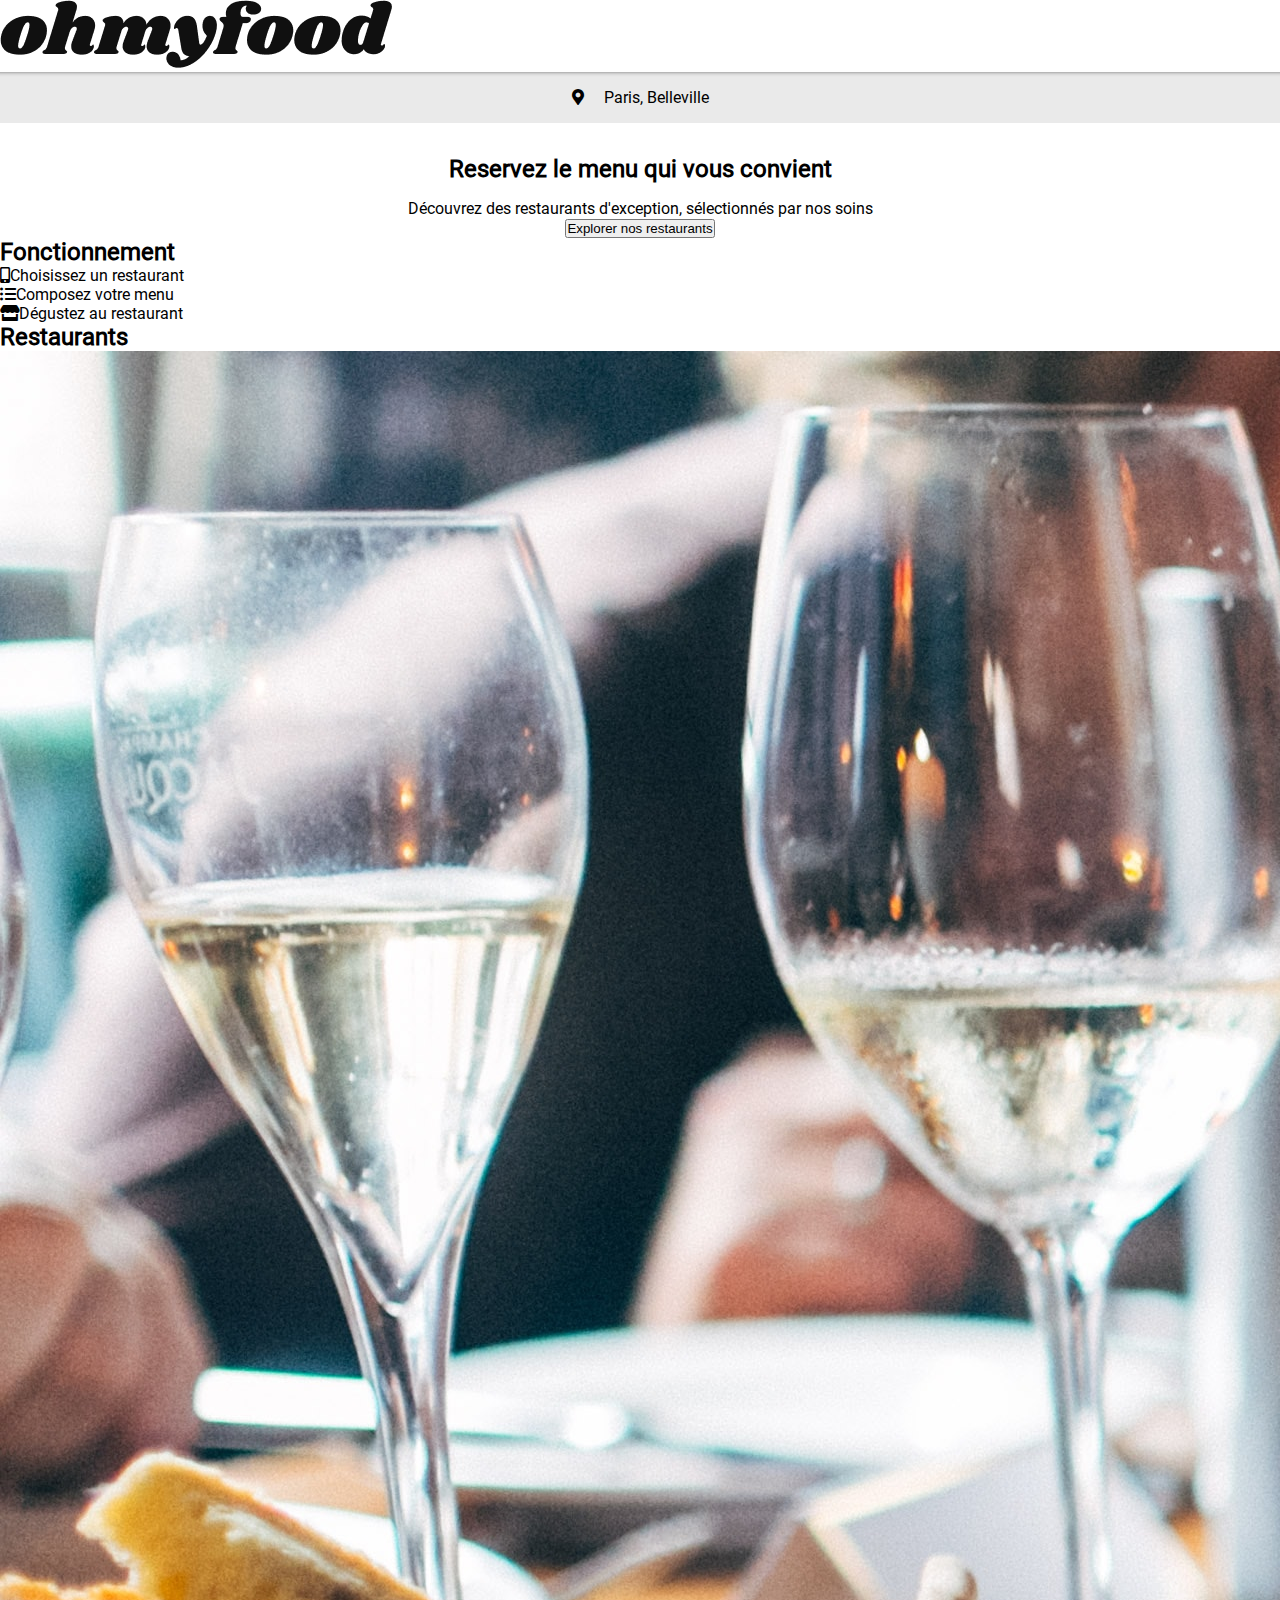
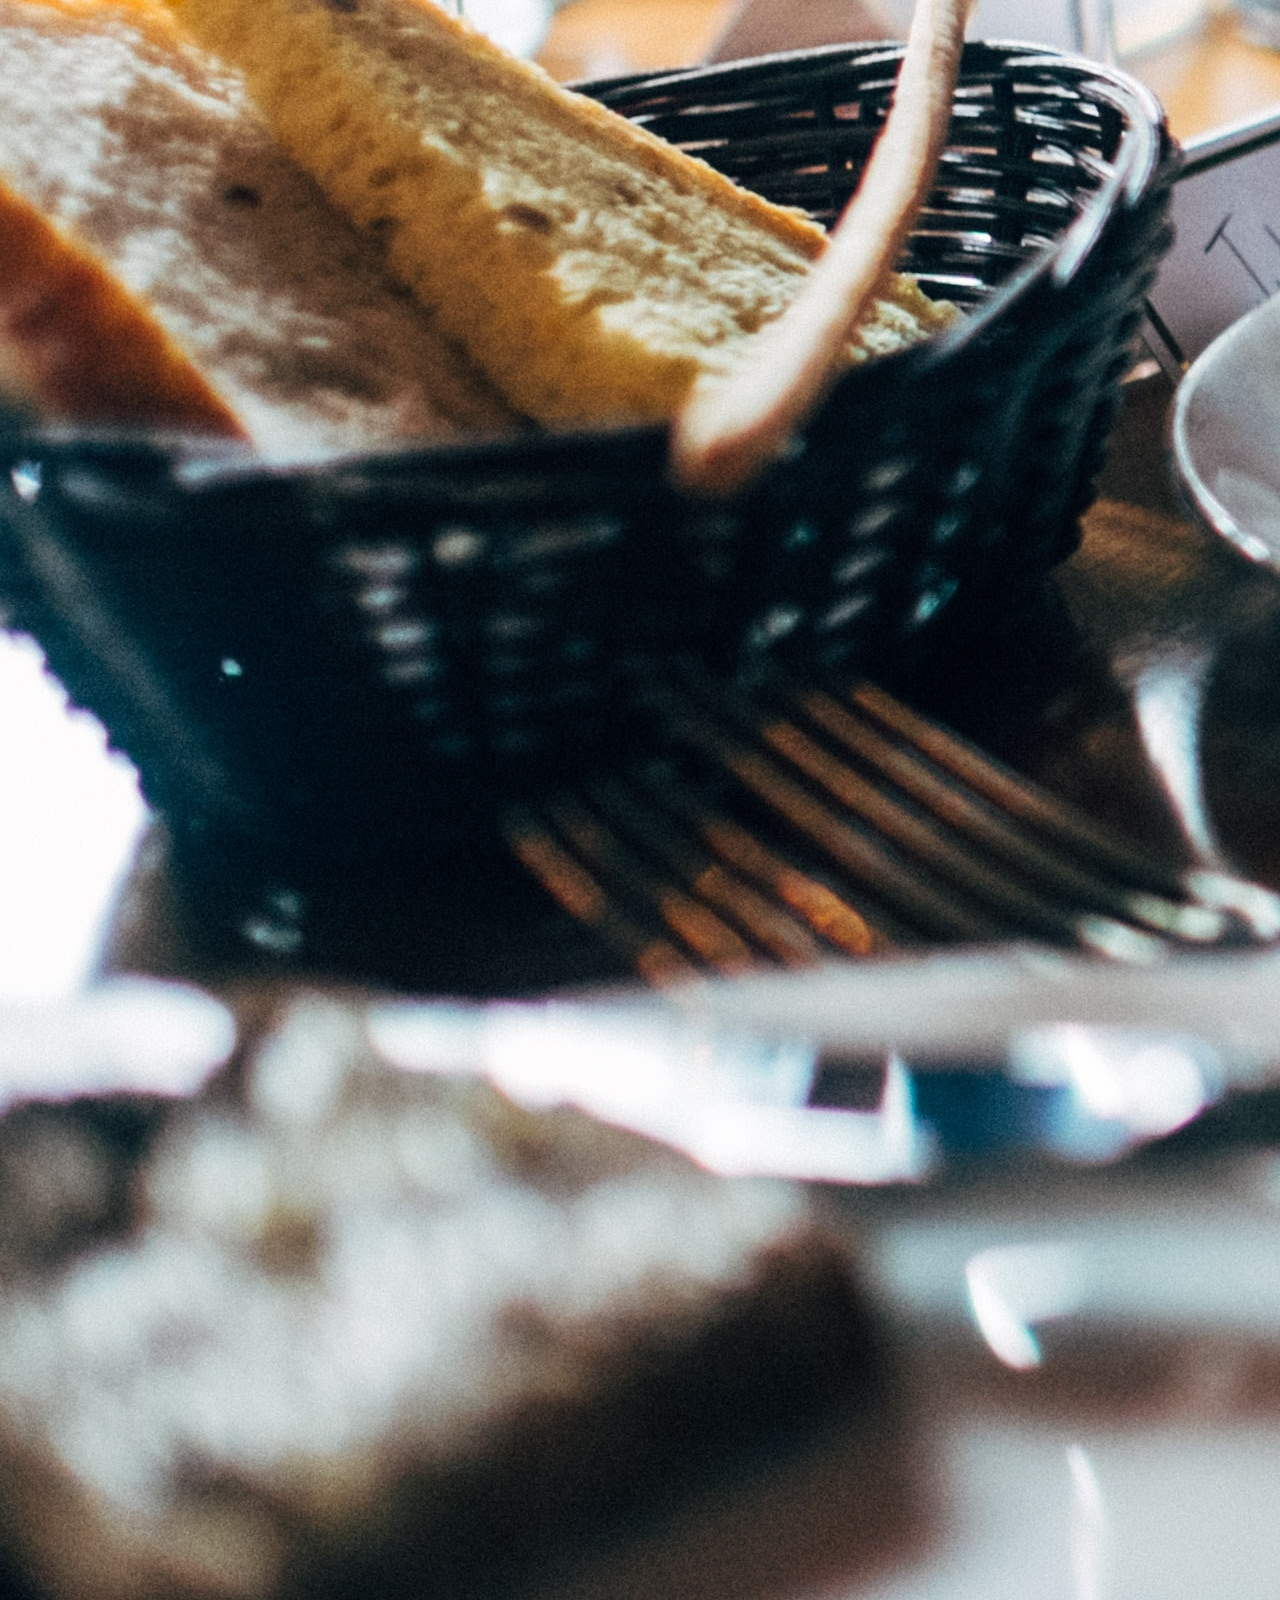
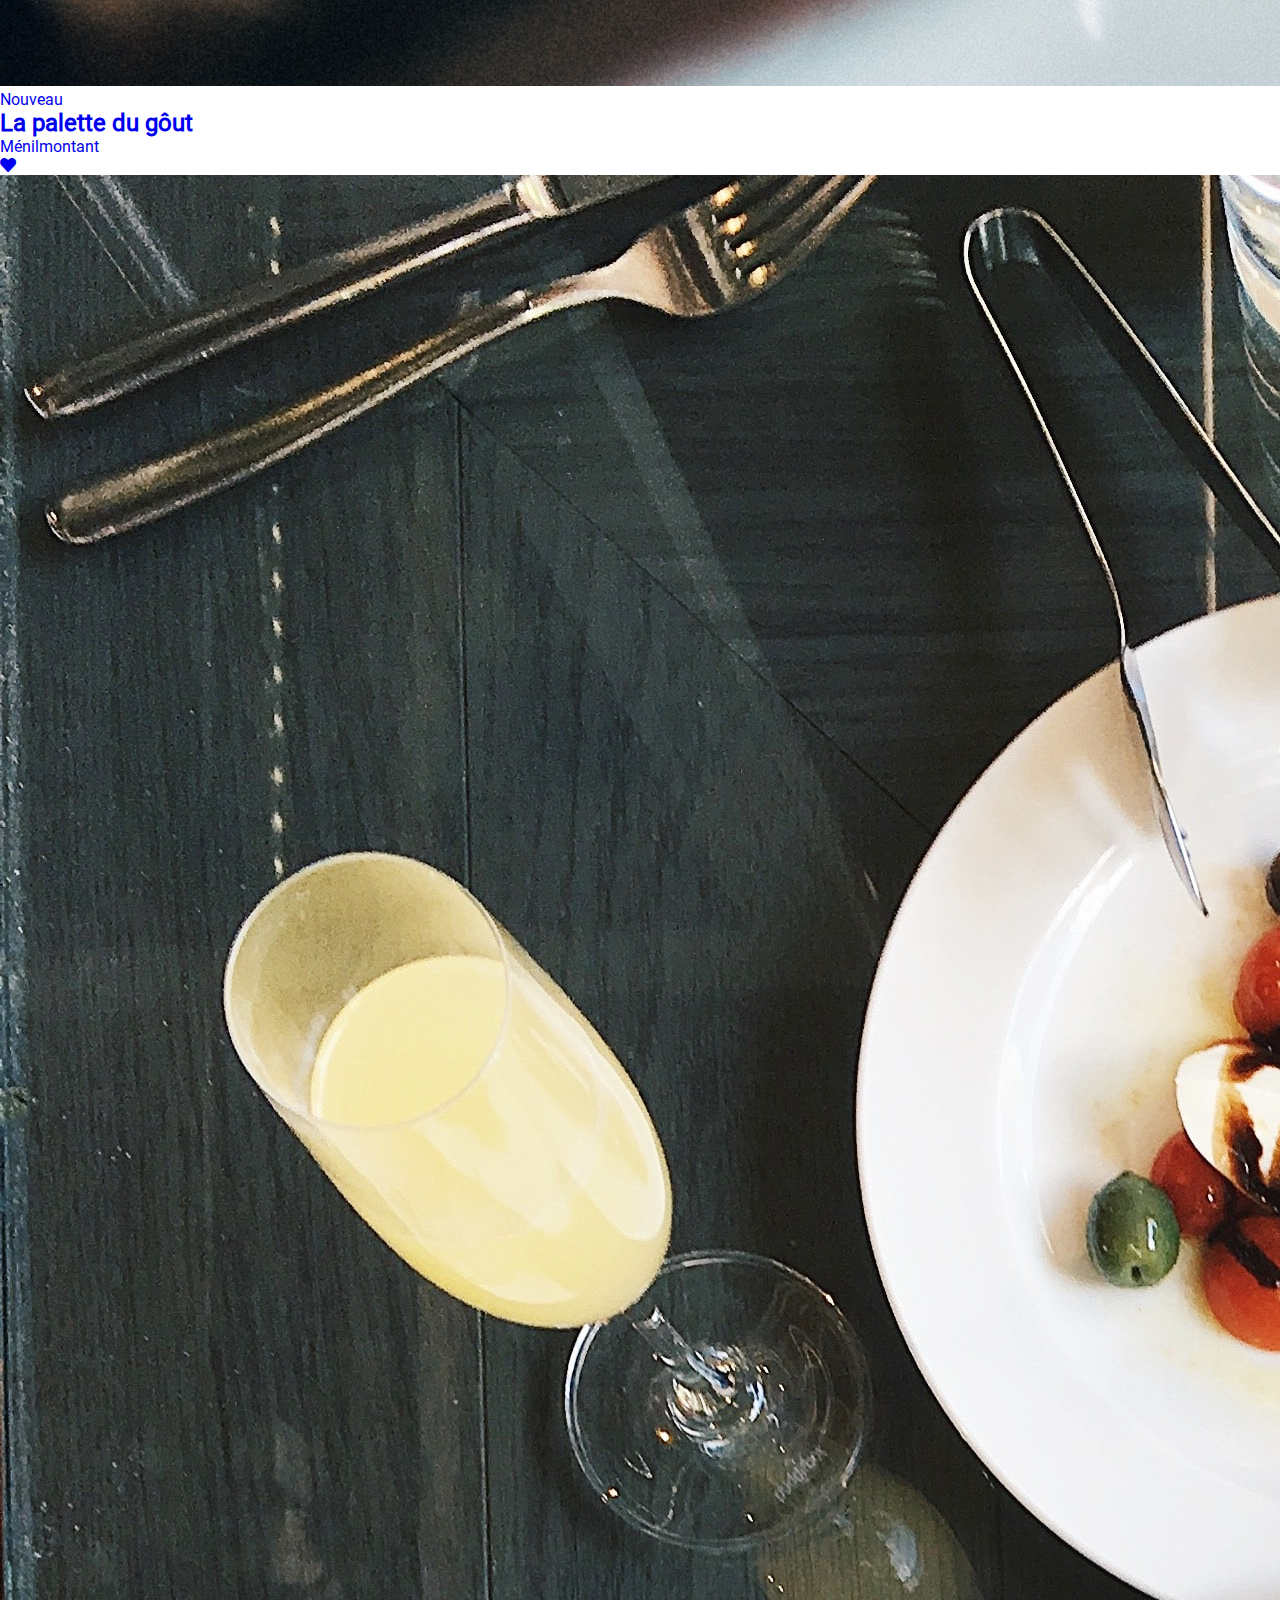
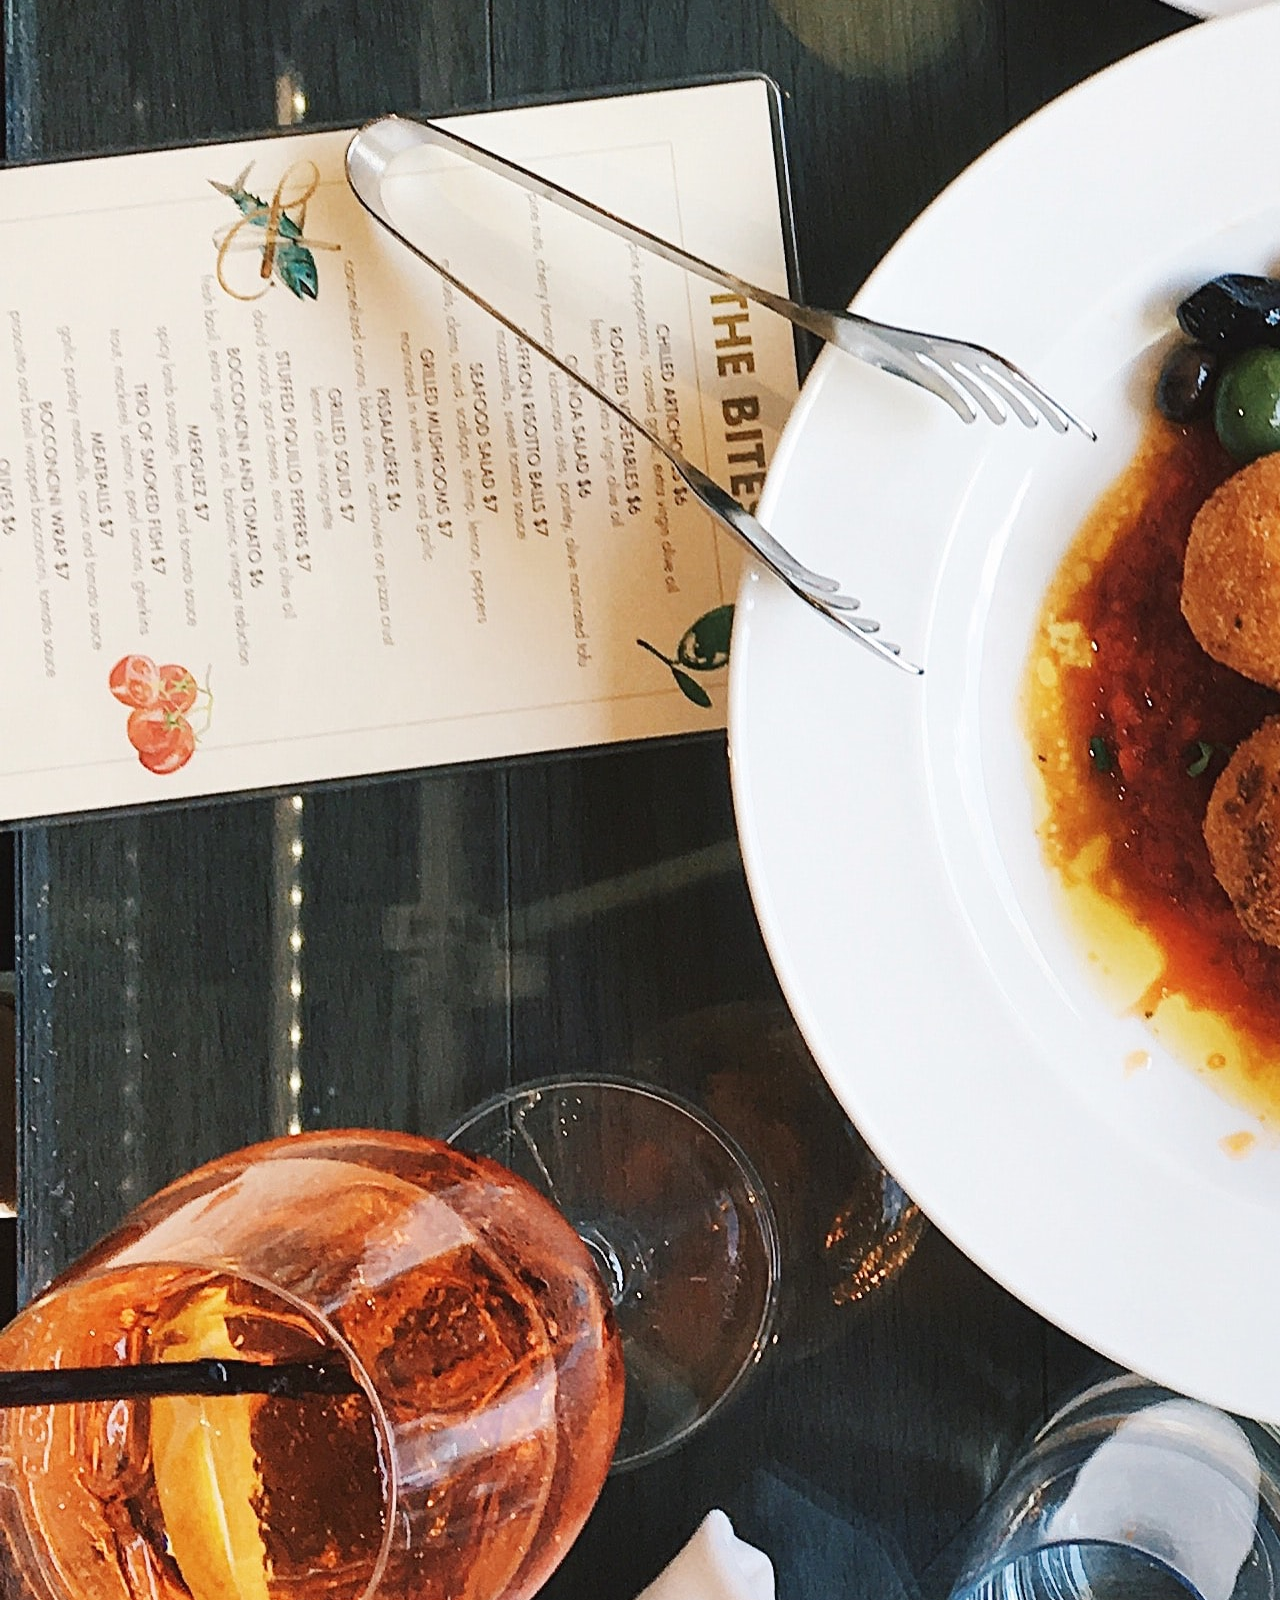
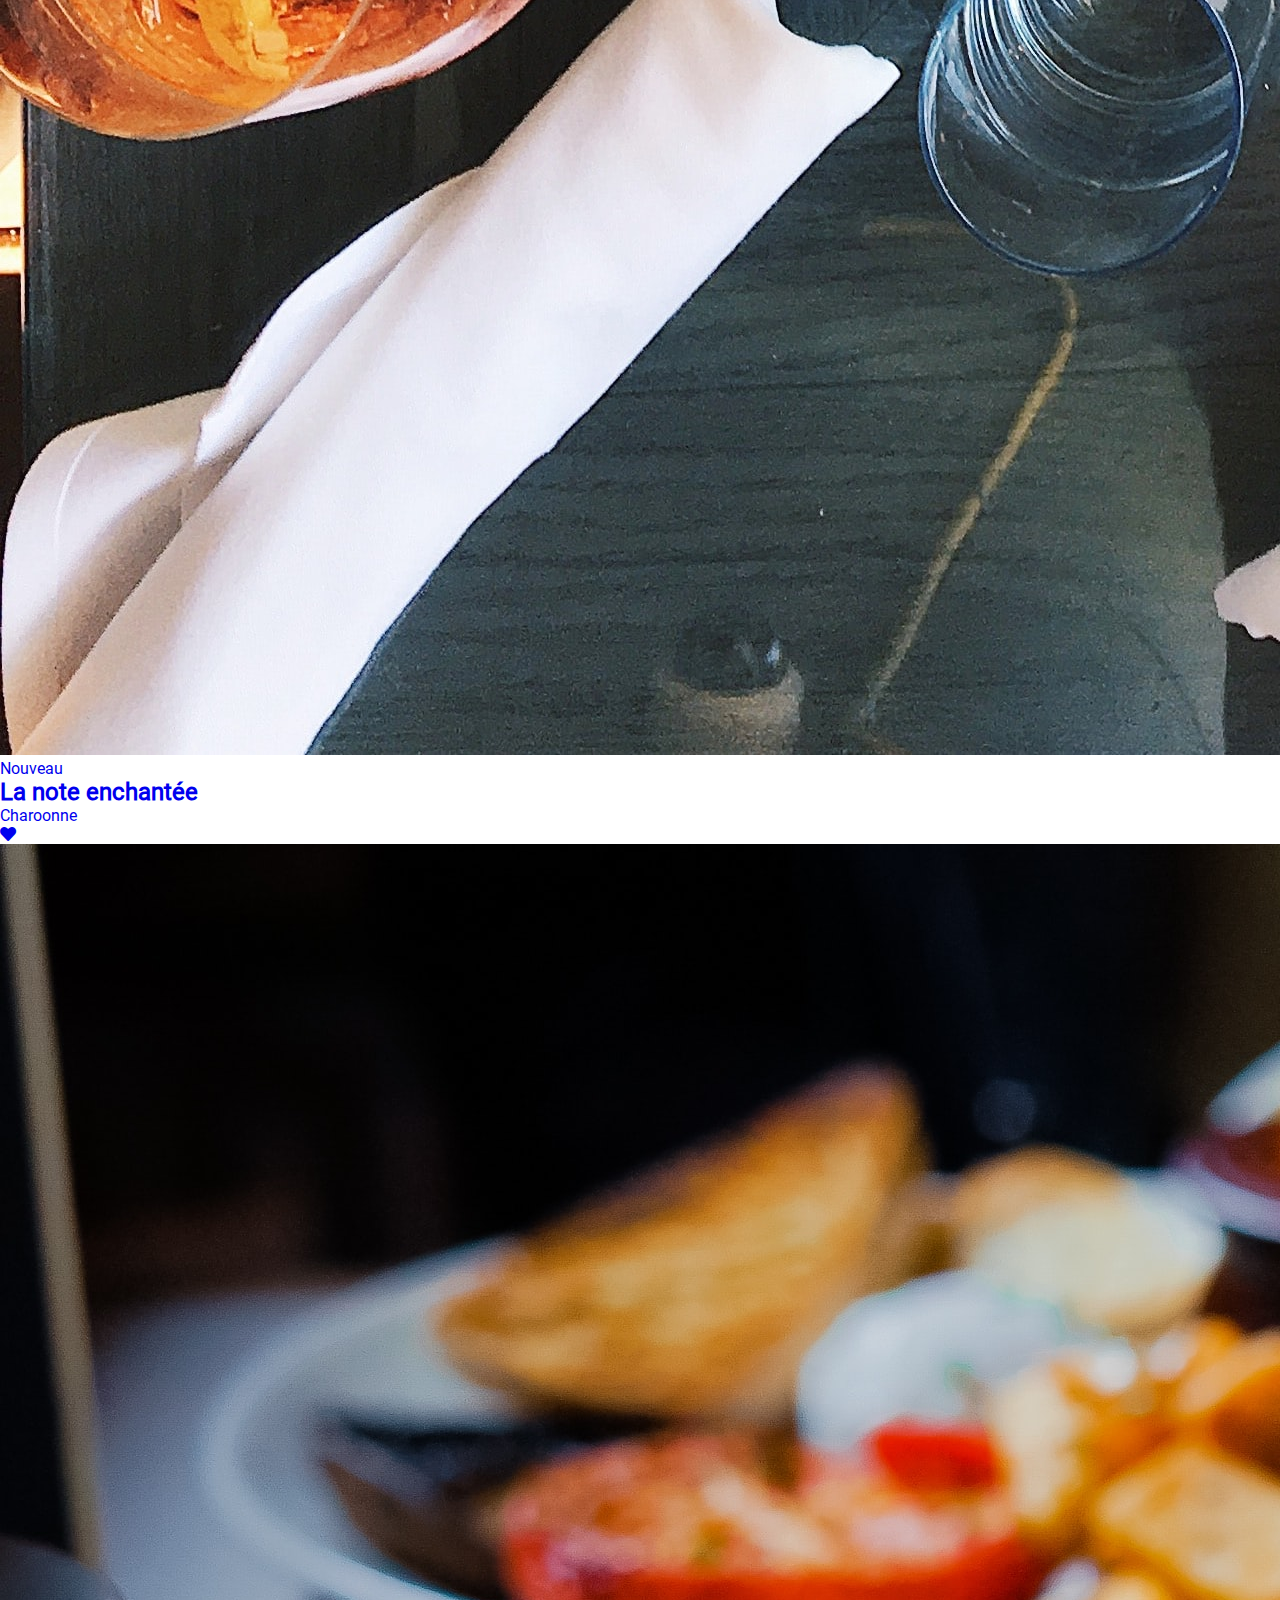
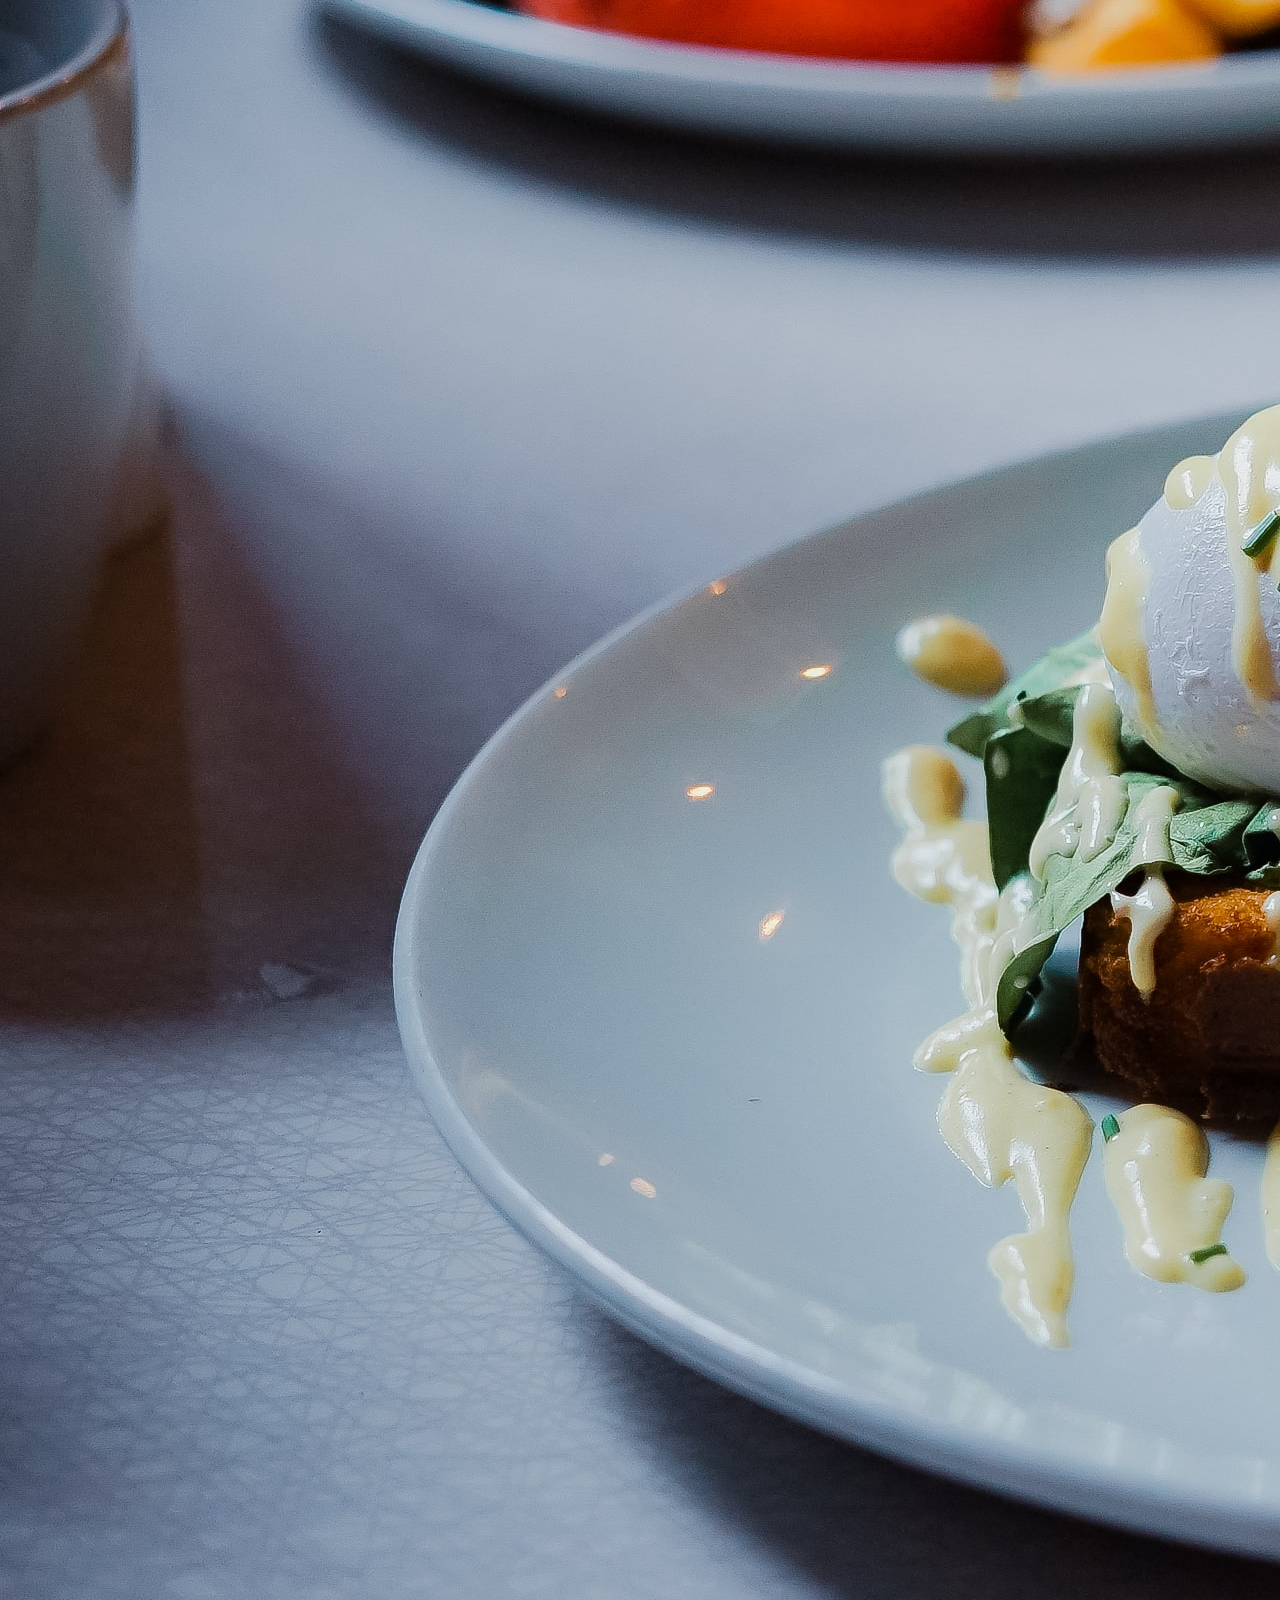
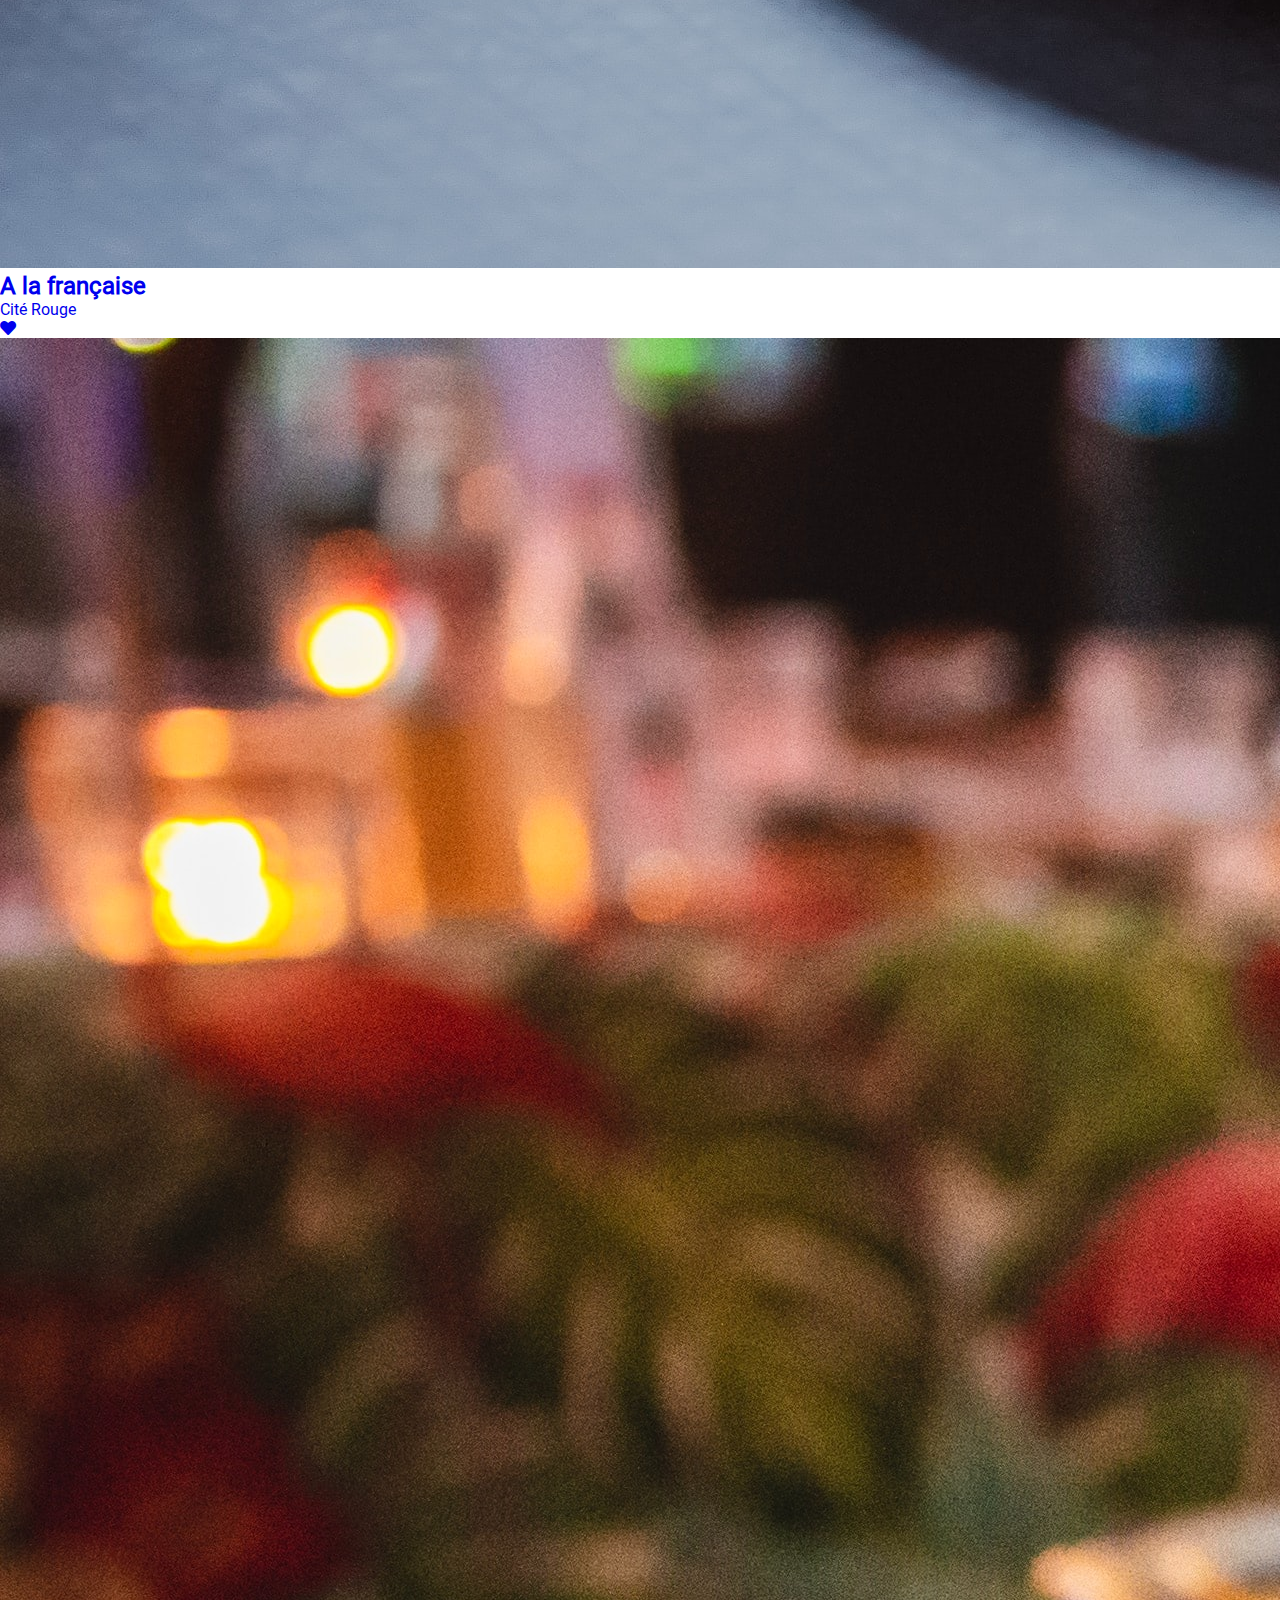
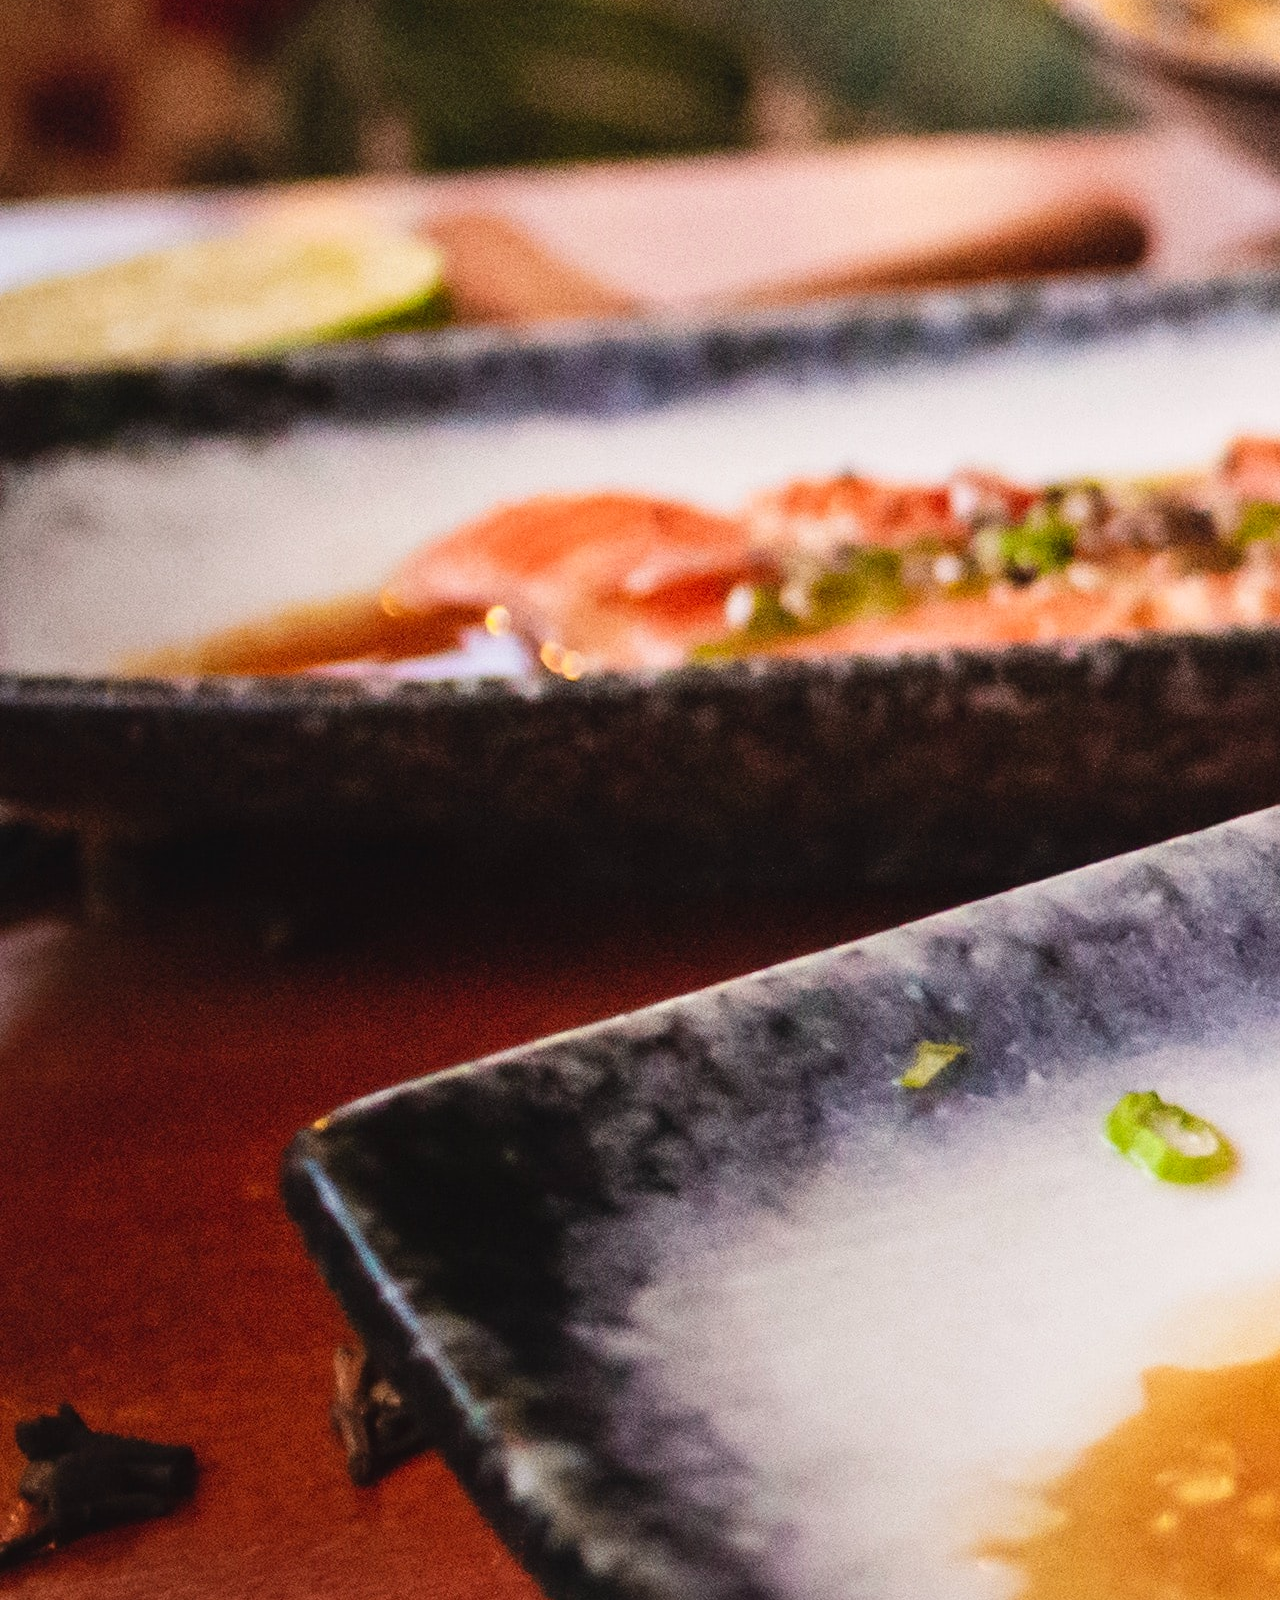
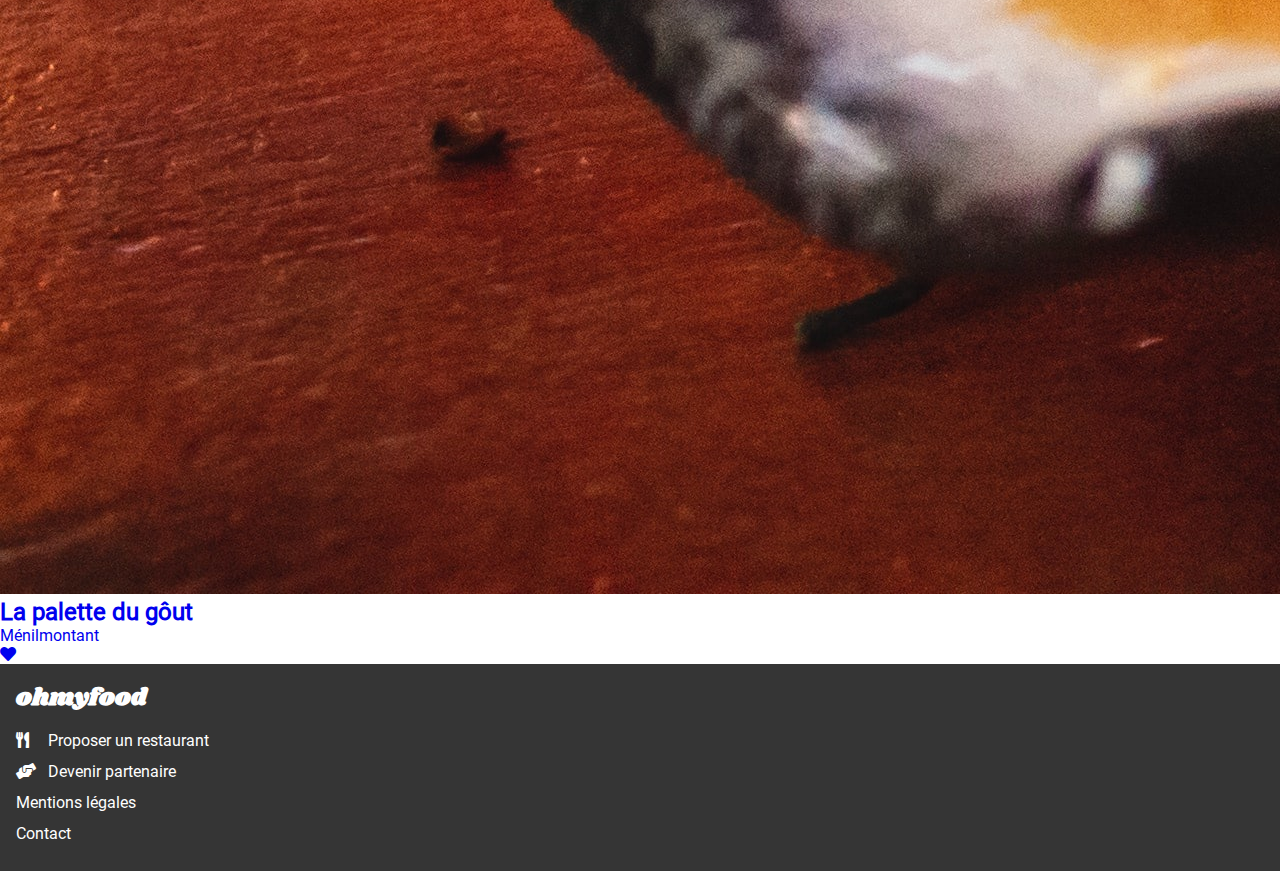
==== index.html @ 409509c4 "add lcoation.scss in layout" ====
<!DOCTYPE html>
<html lang="fr">

<head>
    <meta charset="UTF-8">
    <meta http-equiv="X-UA-Compatible" content="IE=edge">
    <meta name="viewport" content="width=device-width, initial-scale=1.0">
    <link rel="stylesheet" href="style.css">
    <link rel="stylesheet" href="https://cdnjs.cloudflare.com/ajax/libs/font-awesome/5.15.3/css/all.min.css">
    <title>Ohmyfood</title>
</head>

<body>
    <header>
        <img src="images/logo/ohmyfood.png" alt="logo" />
    </header>

    <section id="location">
        <div class="city"><i class="fas fa-map-marker-alt"></i> Paris, Belleville</div>
        <h2 class="title">Reservez le menu qui vous convient</h2>
        <p>Découvrez des restaurants d'exception, sélectionnés par nos soins</p>
        <button>Explorer nos restaurants</button>
    </section>

    <section id="fonctionnement">
        <h2 class="title">Fonctionnement</h2>
        <ol>
            <li><i class="fas fa-mobile-alt"></i>Choisissez un restaurant</li>
            <li><i class="fas fa-list-ul"></i>Composez votre menu</li>
            <li><i class="fas fa-store"></i>Dégustez au restaurant</li>
        </ol>
    </section>

    <section id="restaurants">
        <h2 class="title">Restaurants</h2>
        <a href="lapalettedugout.html">
            <div class="card">
                <div class="card__header">
                    <img src="images/restaurants/jay-wennington-N_Y88TWmGwA-unsplash.jpg" alt="la palette du gôut" />
                    <span class="new">Nouveau</span>
                </div>
                <div class="description">
                    <div class="text">
                        <h2 class="title">La palette du gôut</h2>
                        <span>Ménilmontant</span>
                    </div>
                    <i class="fas fa-heart"></i>
                </div>
            </div>
        </a>
        <a href="lanoteenchantee.html">
            <div class="card">
                <img src="images/restaurants/stil-u2Lp8tXIcjw-unsplash.jpg" alt="La note enchantée" />
                <span class="new">Nouveau</span>
                <div class="description">
                    <div class="text">
                        <h2 class="title">La note enchantée</h2>
                        <span>Charoonne</span>
                    </div>
                    <i class="fas fa-heart"></i>
                </div>
            </div>
        </a>
        <a href="alafrancaise.html">
            <div class="card">
                <img src="images/restaurants/toa-heftiba-DQKerTsQwi0-unsplash.jpg" alt="A la française" />
                <div class="description">
                    <div class="text">
                        <h2 class="title">A la française</h2>
                        <span>Cité Rouge</span>
                    </div>
                    <i class="fas fa-heart"></i>
                </div>
            </div>
        </a>
        <a href="lapalettedugout.html">
            <div class="card">
                <img src="images/restaurants/louis-hansel-shotsoflouis-qNBGVyOCY8Q-unsplash.jpg"
                    alt="La palette du gôut" />
                <div class="description">
                    <div class="text">
                        <h2 class="title">La palette du gôut</h2>
                        <span>Ménilmontant</span>
                    </div>
                    <i class="fas fa-heart"></i>
                </div>
            </div>
        </a>
    </section>

    <footer>
        <h2 class="brand-name">ohmyfood</h2>
        <ul>
            <li><i class="fas fa-utensils"></i>Proposer un restaurant</li>
            <li><i class="fas fa-hands-helping"></i>Devenir partenaire</li>
            <li>Mentions légales</li>
            <li><a href="mailto:contact@ohmyfood.com">Contact</a></li>
        </ul>
    </footer>

</body>

</html>
---- style.css ----
@font-face {
  font-family: "Shrikhand";
  src: url("../fonts/Shikhand/Shrikhand-Regular.ttf") format("truetype");
}
@font-face {
  font-family: "Roboto";
  src: url("../fonts/Roboto/Roboto-Regular.ttf") format("truetype");
}
body {
  font-family: "Roboto";
}

.brand-name {
  font-family: "Shrikhand";
  font-weight: bold;
}

* {
  margin: 0;
  padding: 0;
  box-sizing: border-box;
}

a {
  text-decoration: none;
}

#location {
  width: 100%;
  text-align: center;
}
#location .city {
  width: 100%;
  padding: 1rem;
  margin-bottom: 2rem;
  background-color: #EAEAEA;
  box-shadow: inset 0px 5px 5px -6px #353535;
}
#location .city i {
  margin-right: 1rem;
}
#location .title {
  margin-bottom: 1rem;
}

footer {
  background-color: #353535;
  color: white;
  padding: 1rem;
}
footer h2 {
  margin-bottom: 1rem;
}
footer a {
  color: white;
}
footer li {
  list-style-type: none;
  margin-bottom: 0.75rem;
}
footer li i {
  width: 1rem;
  margin-right: 1rem;
}

/*# sourceMappingURL=style.css.map */
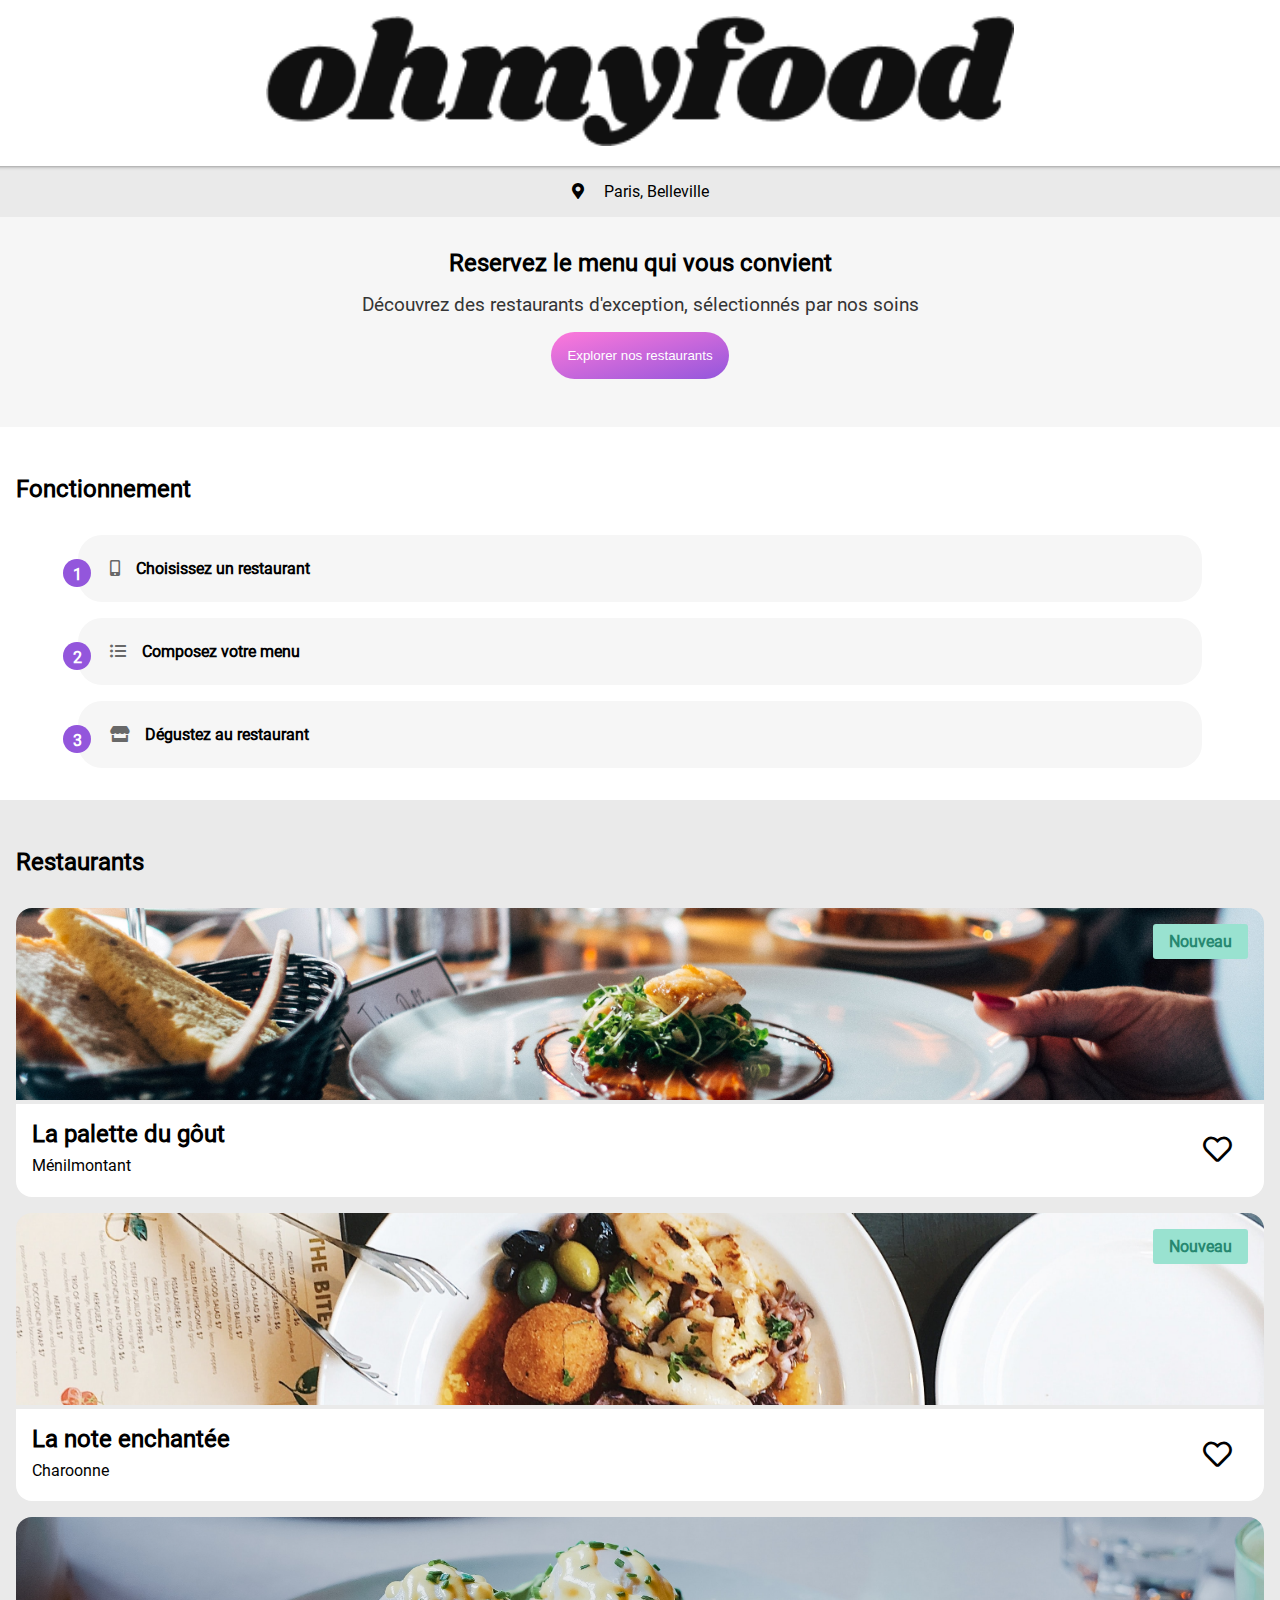
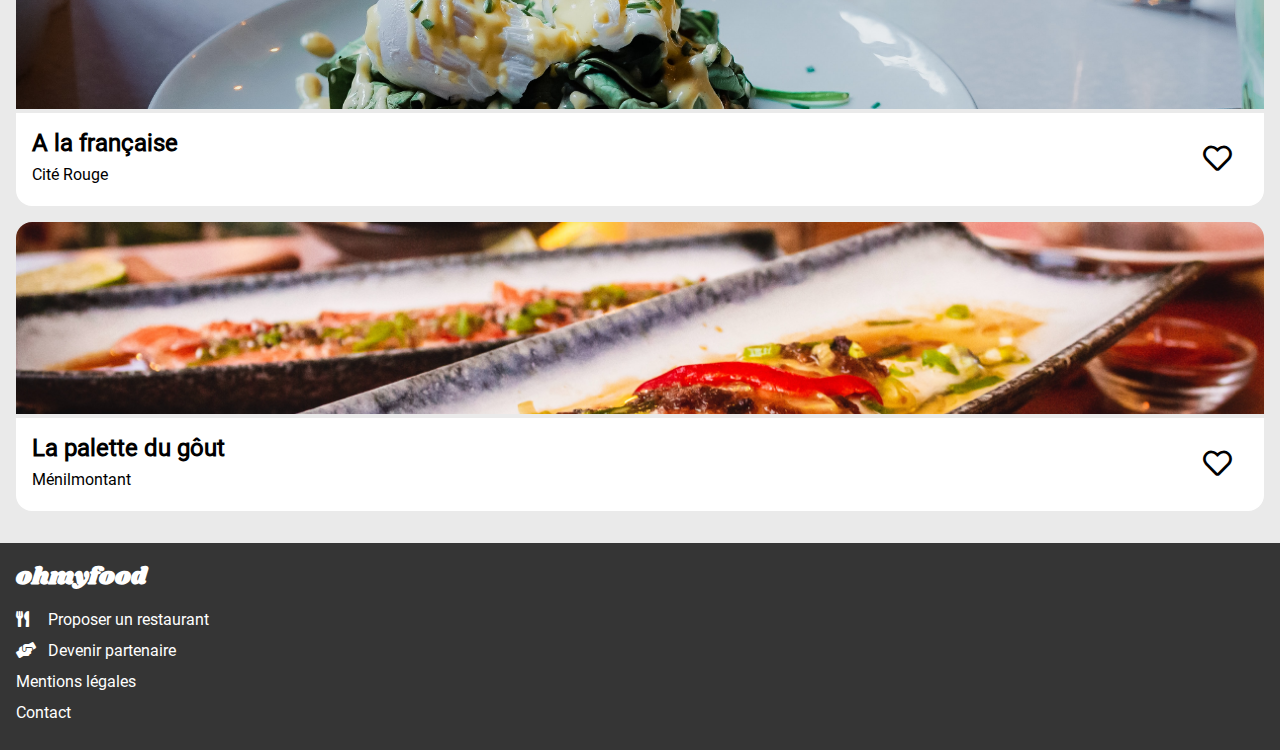
==== commit cc7d07ec: "add _restaurant.scss file" ====
--- a/index.html
+++ b/index.html
@@ -35,16 +35,16 @@
         <h2 class="title">Restaurants</h2>
         <a href="lapalettedugout.html">
             <div class="card">
-                <div class="card__header">
-                    <img src="images/restaurants/jay-wennington-N_Y88TWmGwA-unsplash.jpg" alt="la palette du gôut" />
-                    <span class="new">Nouveau</span>
-                </div>
+                
+                <img src="images/restaurants/jay-wennington-N_Y88TWmGwA-unsplash.jpg" alt="la palette du gôut" />
+                <span class="new">Nouveau</span>
+            
                 <div class="description">
                     <div class="text">
                         <h2 class="title">La palette du gôut</h2>
                         <span>Ménilmontant</span>
                     </div>
-                    <i class="fas fa-heart"></i>
+                    <i class="far fa-heart"></i>
                 </div>
             </div>
         </a>
@@ -57,7 +57,7 @@
                         <h2 class="title">La note enchantée</h2>
                         <span>Charoonne</span>
                     </div>
-                    <i class="fas fa-heart"></i>
+                    <i class="far fa-heart"></i>
                 </div>
             </div>
         </a>
@@ -69,7 +69,7 @@
                         <h2 class="title">A la française</h2>
                         <span>Cité Rouge</span>
                     </div>
-                    <i class="fas fa-heart"></i>
+                    <i class="far fa-heart"></i>
                 </div>
             </div>
         </a>
@@ -82,7 +82,7 @@
                         <h2 class="title">La palette du gôut</h2>
                         <span>Ménilmontant</span>
                     </div>
-                    <i class="fas fa-heart"></i>
+                    <i class="far fa-heart"></i>
                 </div>
             </div>
         </a>
--- a/style.css
+++ b/style.css
@@ -1,10 +1,10 @@
 @font-face {
   font-family: "Shrikhand";
-  src: url("../fonts/Shikhand/Shrikhand-Regular.ttf") format("truetype");
+  src: url("./fonts/Shrikhand/Shrikhand-Regular.ttf") format("truetype");
 }
 @font-face {
   font-family: "Roboto";
-  src: url("../fonts/Roboto/Roboto-Regular.ttf") format("truetype");
+  src: url("./fonts/Roboto/Roboto-Regular.ttf") format("truetype");
 }
 body {
   font-family: "Roboto";
@@ -25,8 +25,18 @@
   text-decoration: none;
 }
 
+header {
+  text-align: center;
+  padding: 1rem;
+}
+header img {
+  width: 60%;
+}
+
 #location {
   width: 100%;
+  background-color: #F6F6F6;
+  padding-bottom: 3rem;
   text-align: center;
 }
 #location .city {
@@ -40,7 +50,113 @@
   margin-right: 1rem;
 }
 #location .title {
+  width: 70%;
+  margin: auto;
   margin-bottom: 1rem;
+}
+#location p {
+  width: 90%;
+  margin: auto;
+  margin-bottom: 1rem;
+  color: #353535;
+  font-size: 1.2rem;
+}
+
+#fonctionnement {
+  width: 100%;
+  padding: 1rem;
+}
+#fonctionnement .title {
+  margin: 2rem 0;
+}
+#fonctionnement ol {
+  list-style: none;
+  counter-reset: step;
+}
+#fonctionnement li {
+  width: 90%;
+  margin: auto;
+  background-color: #F6F6F6;
+  padding: 1.5rem 2rem;
+  margin-bottom: 1rem;
+  border-radius: 1.5rem;
+  font-weight: bold;
+  counter-increment: step;
+  position: relative;
+  align-content: center;
+}
+#fonctionnement li i {
+  color: #686868;
+  margin-right: 1rem;
+  size: 1.5rem;
+}
+#fonctionnement li:hover {
+  background-color: #f2eafb;
+}
+#fonctionnement li:hover i {
+  color: #9356DC;
+}
+#fonctionnement li:before {
+  content: counter(step);
+  color: white;
+  background-color: #9356DC;
+  border-radius: 50%;
+  width: 15px;
+  height: 15px;
+  padding: 0.4rem;
+  text-align: center;
+  position: absolute;
+  left: -0.95rem;
+}
+
+#restaurants {
+  width: 100%;
+  padding: 1rem;
+  background-color: #EAEAEA;
+}
+#restaurants .title {
+  margin: 2rem 0;
+}
+#restaurants a {
+  color: black;
+  text-decoration: none;
+}
+#restaurants .card {
+  width: 100%;
+  margin-bottom: 1rem;
+  position: relative;
+}
+#restaurants .card img {
+  width: 100%;
+  height: 12rem;
+  object-fit: cover;
+  border-radius: 1rem 1rem 0 0;
+}
+#restaurants .card .new {
+  position: absolute;
+  top: 1rem;
+  right: 1rem;
+  padding: 0.5rem 1rem;
+  border-radius: 3px;
+  background-color: #99E2D0;
+  color: #278870;
+  font-weight: bold;
+}
+#restaurants .card .description {
+  display: flex;
+  flex-direction: row;
+  justify-content: space-between;
+  padding: 1rem;
+  background-color: #fff;
+  border-radius: 0 0 1rem 1rem;
+}
+#restaurants .card .description h2 {
+  margin: inherit;
+  margin-bottom: 0.5rem;
+}
+#restaurants .card .description i {
+  margin: 1rem;
+  font-size: 1.8rem;
 }
 
 footer {
@@ -63,4 +179,12 @@
   margin-right: 1rem;
 }
 
+button {
+  padding: 1rem;
+  border-radius: 2rem;
+  border: none;
+  color: white;
+  background: linear-gradient(to bottom right, #FF79DA, #9356DC);
+}
+
 /*# sourceMappingURL=style.css.map */
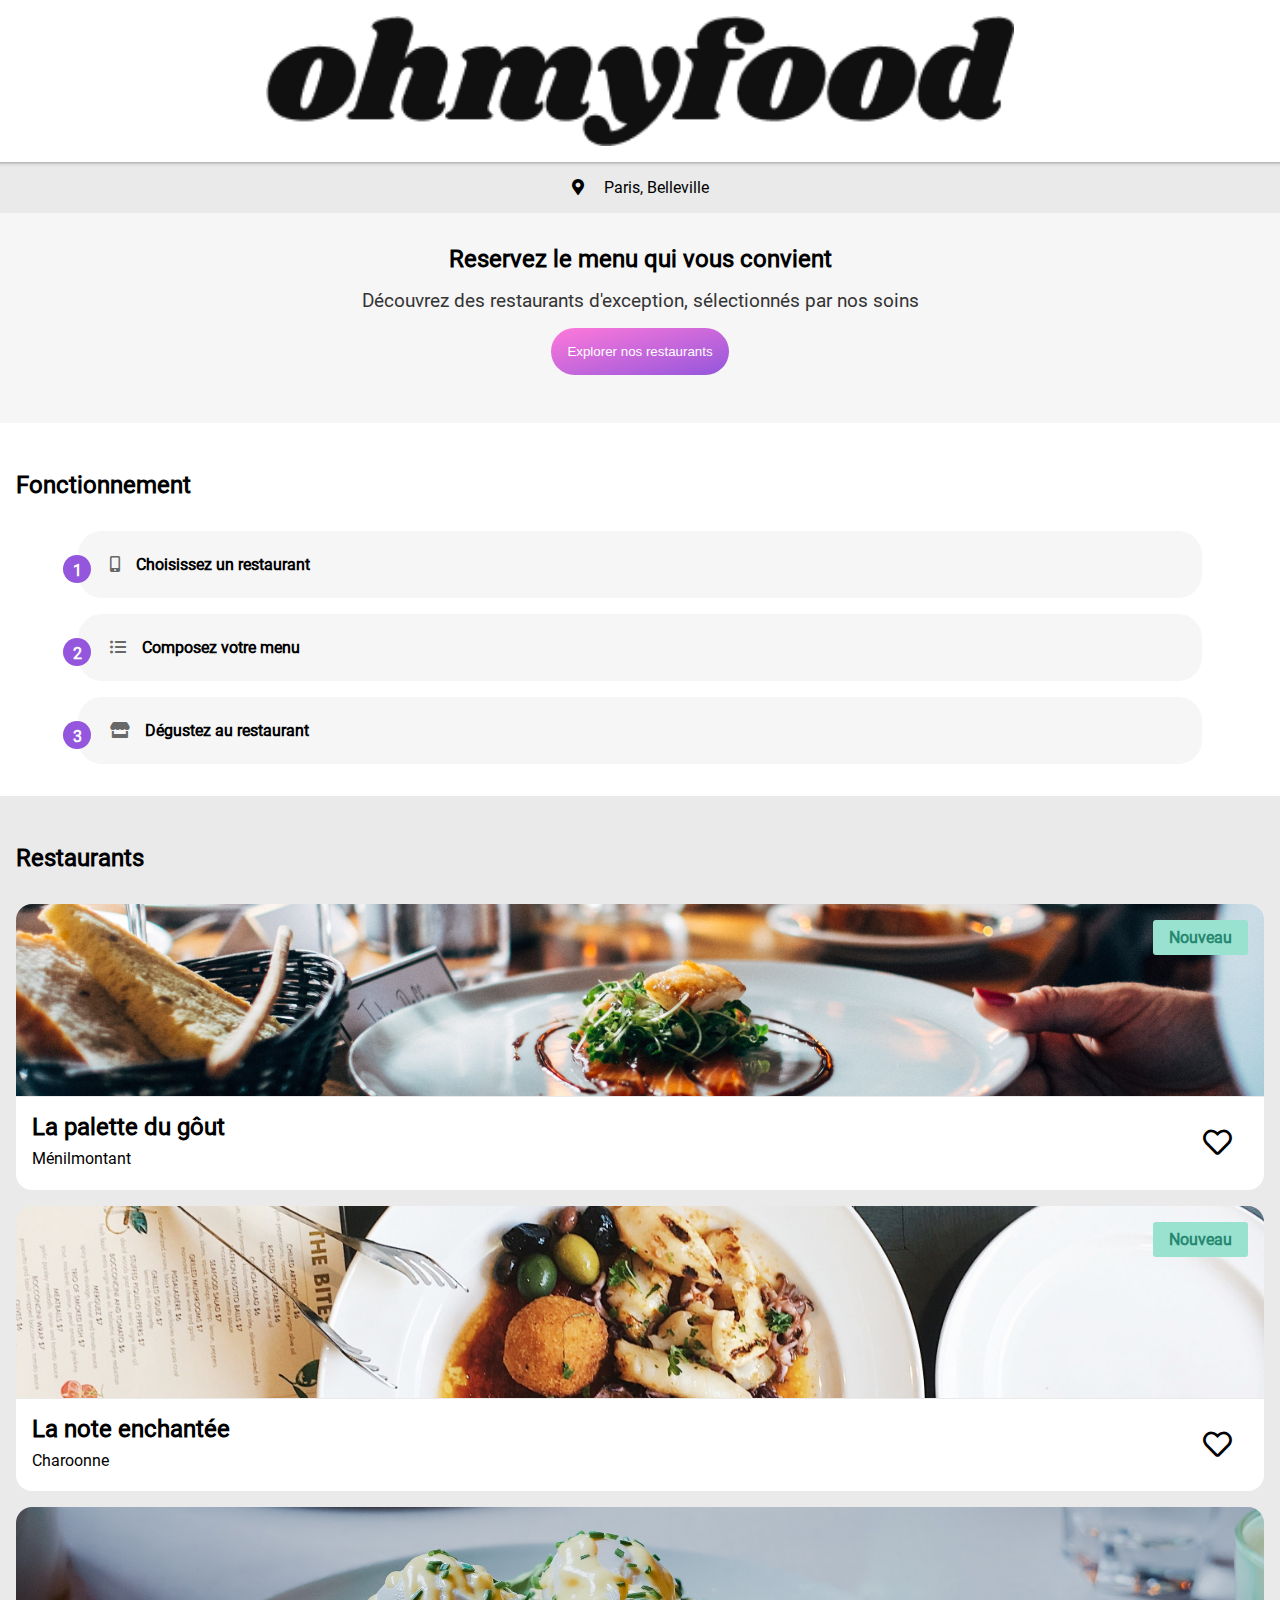
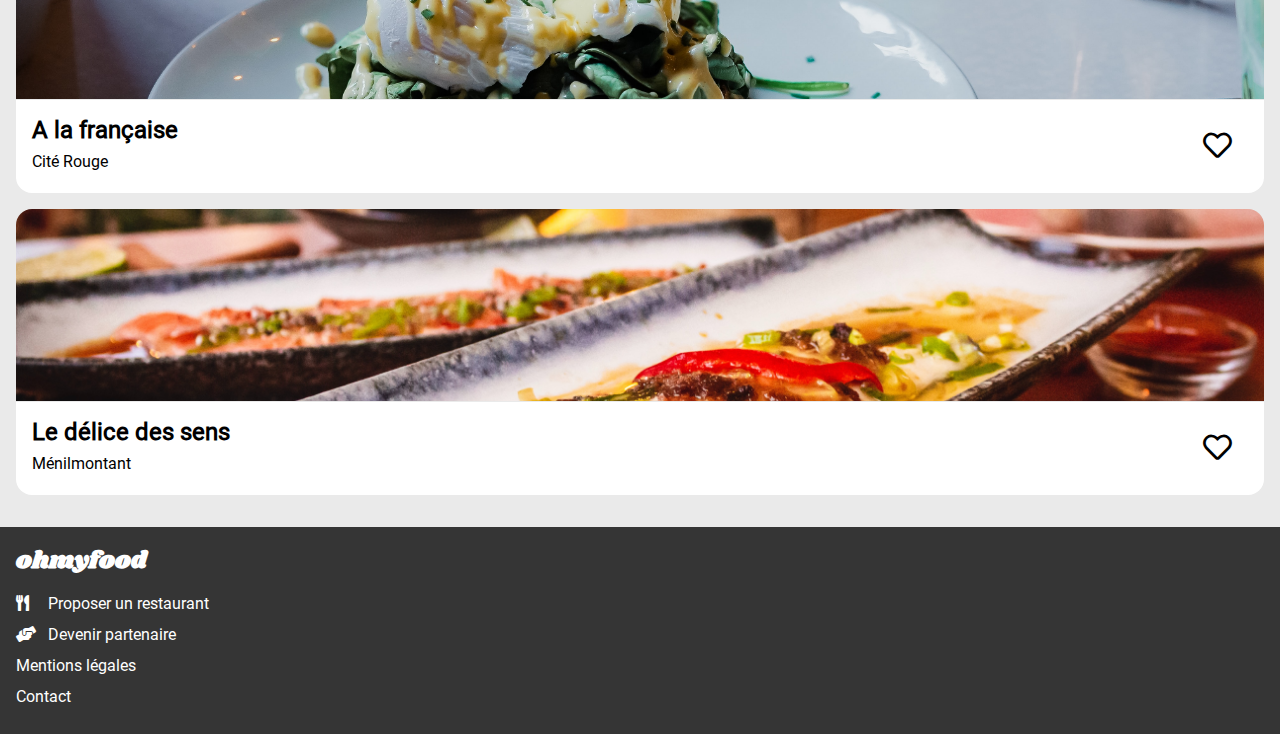
==== commit 16b357bc: "add _restaurant.scss" ====
--- a/index.html
+++ b/index.html
@@ -73,13 +73,13 @@
                 </div>
             </div>
         </a>
-        <a href="lapalettedugout.html">
+        <a href="ledelicedessens.html">
             <div class="card">
                 <img src="images/restaurants/louis-hansel-shotsoflouis-qNBGVyOCY8Q-unsplash.jpg"
-                    alt="La palette du gôut" />
+                    alt="Le délice des sens" />
                 <div class="description">
                     <div class="text">
-                        <h2 class="title">La palette du gôut</h2>
+                        <h2 class="title">Le délice des sens</h2>
                         <span>Ménilmontant</span>
                     </div>
                     <i class="far fa-heart"></i>
--- a/style.css
+++ b/style.css
@@ -26,8 +26,15 @@
 }
 
 header {
+  display: flex;
+  justify-content: space-around;
   text-align: center;
   padding: 1rem;
+}
+header a {
+  color: black;
+  align-self: center;
+  margin-right: 1rem;
 }
 header img {
   width: 60%;
@@ -147,6 +154,7 @@
   flex-direction: row;
   justify-content: space-between;
   padding: 1rem;
+  margin-top: -3px;
   background-color: #fff;
   border-radius: 0 0 1rem 1rem;
 }
@@ -159,6 +167,57 @@
   font-size: 1.8rem;
 }
 
+.restaurant-img {
+  width: 100%;
+  height: 20rem;
+  object-fit: cover;
+}
+
+.container {
+  width: 100%;
+  position: relative;
+  z-index: 10;
+  background-color: #EAEAEA;
+  border-radius: 2rem 2rem 0 0;
+  padding: 1rem;
+  padding-top: 1.5rem;
+  margin-top: -4rem;
+}
+.container ul {
+  list-style-type: none;
+}
+.container button {
+  width: 10rem;
+  margin: 2rem auto;
+}
+
+.restaurant_name {
+  display: flex;
+  justify-content: space-between;
+  padding-right: 1rem;
+  margin-bottom: 1rem;
+}
+.restaurant_name h2 {
+  font-family: Shrikhand;
+  font-size: 2rem;
+  margin-right: 1rem;
+}
+.restaurant_name i {
+  align-self: center;
+  font-size: 1.5rem;
+}
+
+.entrees h2, .plats h2, .desserts h2 {
+  text-transform: uppercase;
+  margin-bottom: 0.25rem;
+}
+
+hr {
+  width: 3.5rem;
+  border: 2px solid #99E2D0;
+  margin-bottom: 1rem;
+}
+
 footer {
   background-color: #353535;
   color: white;
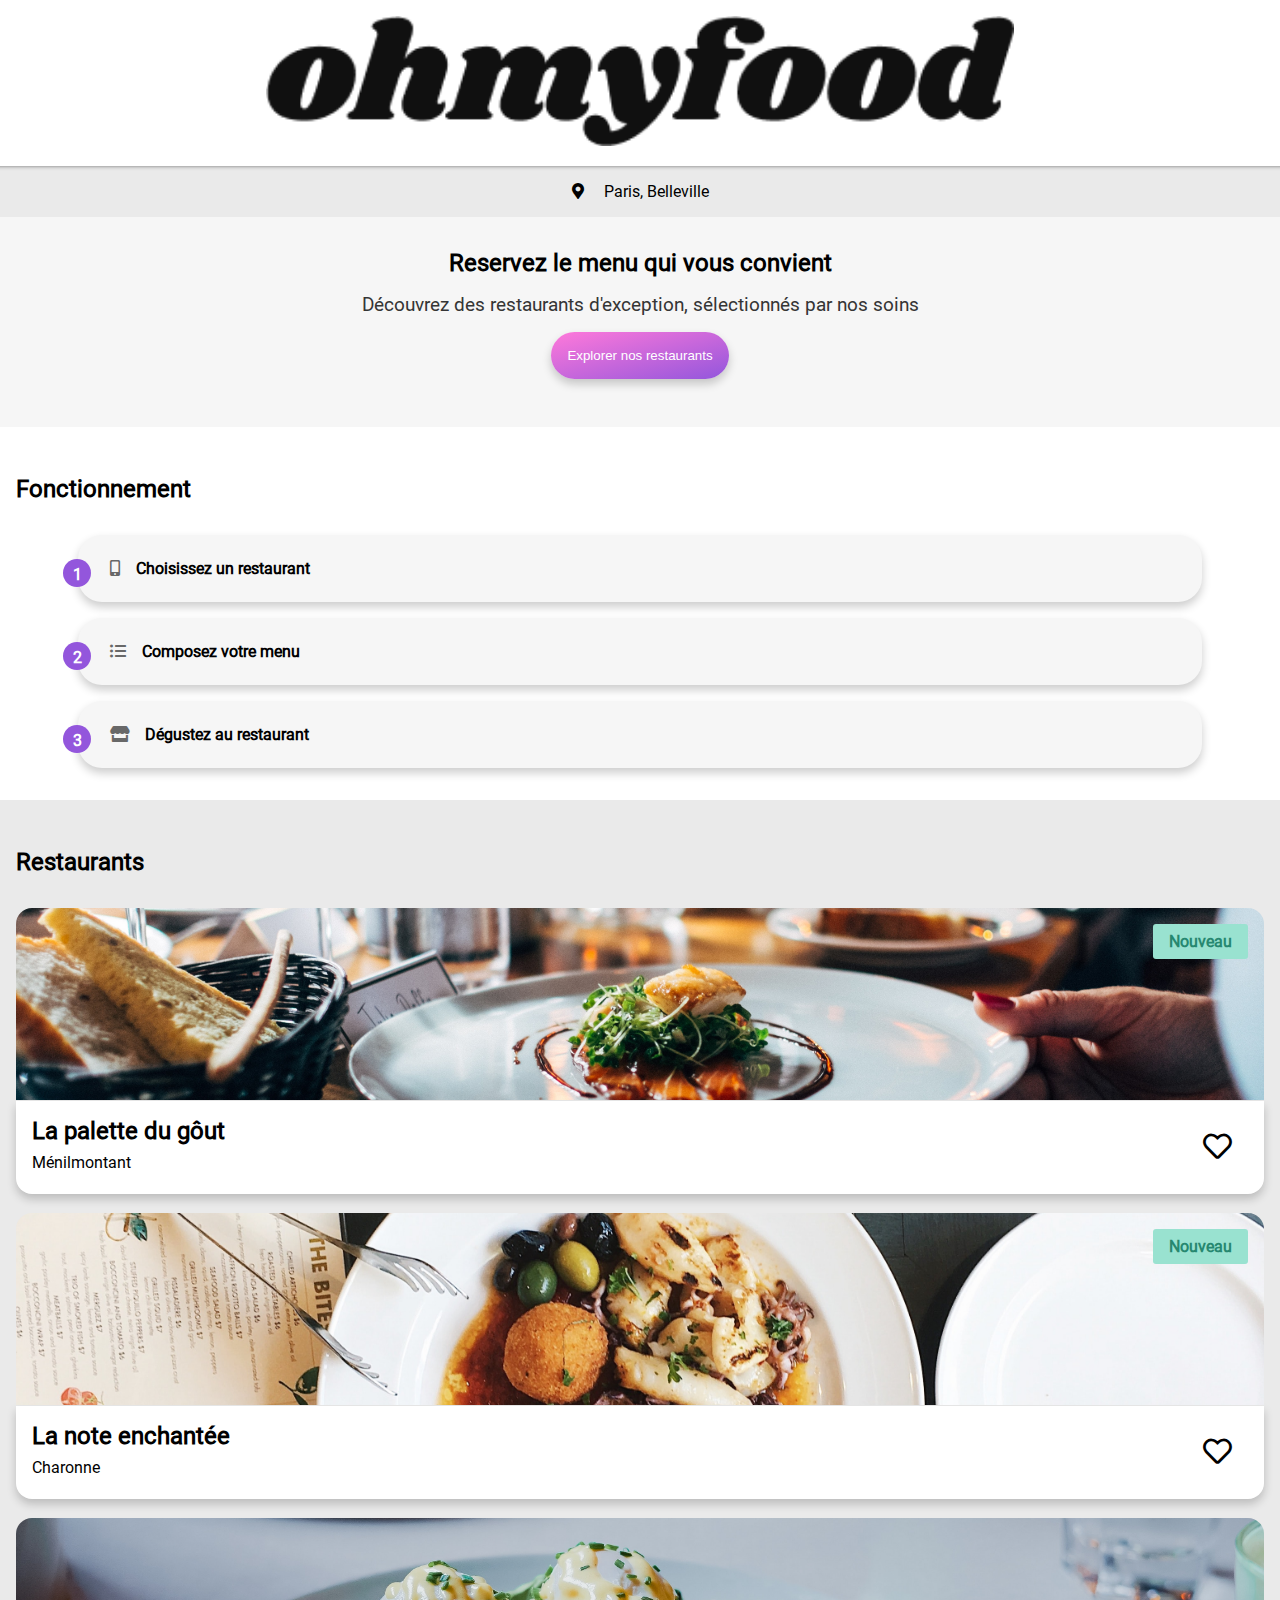
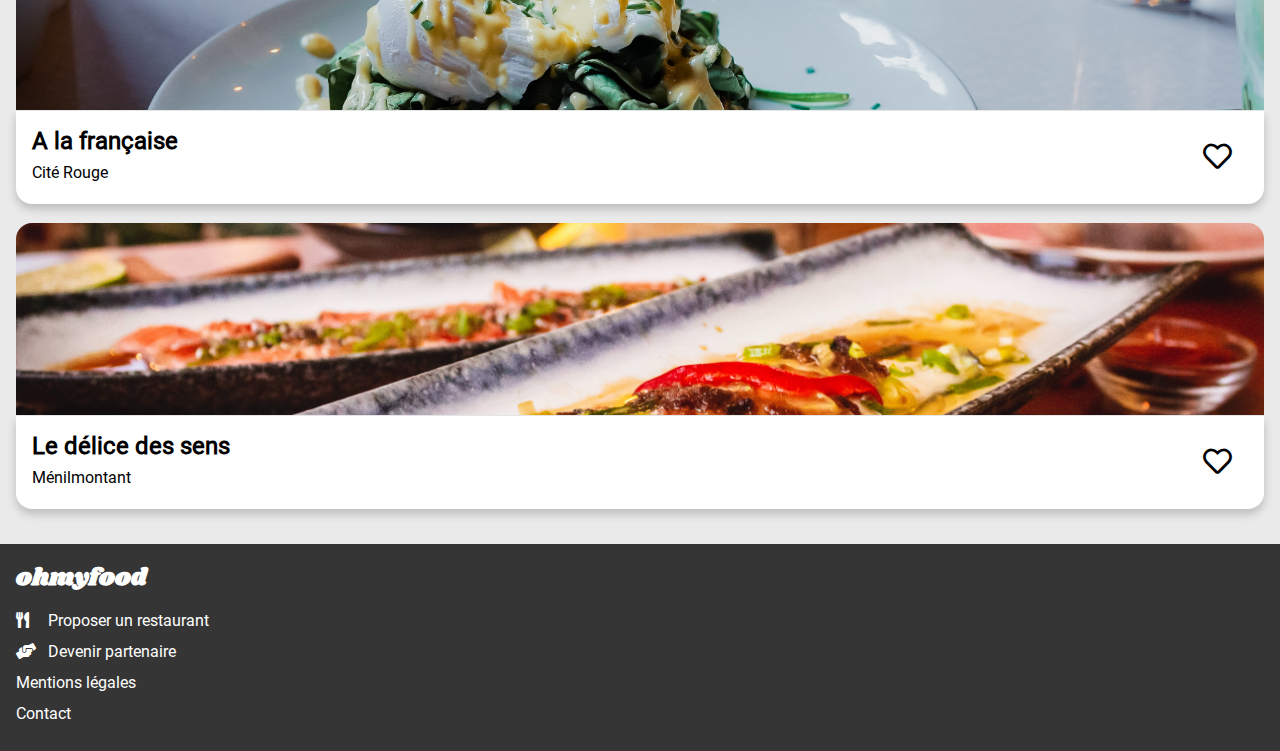
==== commit e8212bcd: "add button hover effect, add shadow" ====
--- a/index.html
+++ b/index.html
@@ -55,7 +55,7 @@
                 <div class="description">
                     <div class="text">
                         <h2 class="title">La note enchantée</h2>
-                        <span>Charoonne</span>
+                        <span>Charonne</span>
                     </div>
                     <i class="far fa-heart"></i>
                 </div>
--- a/style.css
+++ b/style.css
@@ -13,6 +13,27 @@
 .brand-name {
   font-family: "Shrikhand";
   font-weight: bold;
+}
+
+button {
+  padding: 1rem;
+  border-radius: 2rem;
+  border: none;
+  color: white;
+  background: linear-gradient(to bottom right, #FF79DA, #9356DC);
+  box-shadow: 0 5px 10px rgba(0, 0, 0, 0.2);
+}
+button:hover {
+  background: linear-gradient(to bottom right, #ff93e1, #a16be0);
+  box-shadow: 0 5px 10px rgba(0, 0, 0, 0.4);
+}
+
+.green-line {
+  width: 3.5rem;
+  height: 0;
+  border: 2px solid #99E2D0;
+  background-color: #99E2D0;
+  margin-bottom: 1rem;
 }
 
 * {
@@ -26,14 +47,16 @@
 }
 
 header {
-  display: flex;
-  justify-content: space-around;
+  position: relative;
   text-align: center;
   padding: 1rem;
 }
 header a {
+  position: absolute;
+  left: 2rem;
+  top: 1.7rem;
+  font-size: 1.2rem;
   color: black;
-  align-self: center;
   margin-right: 1rem;
 }
 header img {
@@ -91,6 +114,7 @@
   counter-increment: step;
   position: relative;
   align-content: center;
+  box-shadow: 0 5px 10px rgba(0, 0, 0, 0.2);
 }
 #fonctionnement li i {
   color: #686868;
@@ -130,7 +154,7 @@
 }
 #restaurants .card {
   width: 100%;
-  margin-bottom: 1rem;
+  margin-bottom: 1.2rem;
   position: relative;
 }
 #restaurants .card img {
@@ -157,6 +181,7 @@
   margin-top: -3px;
   background-color: #fff;
   border-radius: 0 0 1rem 1rem;
+  box-shadow: 0 5px 10px rgba(0, 0, 0, 0.2);
 }
 #restaurants .card .description h2 {
   margin: inherit;
@@ -212,10 +237,72 @@
   margin-bottom: 0.25rem;
 }
 
-hr {
-  width: 3.5rem;
-  border: 2px solid #99E2D0;
-  margin-bottom: 1rem;
+.button-container {
+  text-align: center;
+}
+
+.food-element {
+  display: flex;
+  flex-direction: row;
+  width: 100%;
+  height: 5rem;
+  overflow: hidden;
+  margin-bottom: 1rem;
+  border-radius: 1rem;
+  background-color: #fff;
+  box-shadow: 0 5px 10px rgba(0, 0, 0, 0.2);
+}
+.food-element:hover {
+  cursor: pointer;
+}
+.food-element:hover > .check-container {
+  margin: inherit;
+}
+.food-element:hover > .food-info {
+  width: 70%;
+}
+
+.food-info {
+  width: 85%;
+  padding: 1rem;
+}
+.food-info .food-name {
+  width: 100%;
+  margin-bottom: 0.25rem;
+  overflow: hidden;
+  white-space: nowrap;
+  text-overflow: ellipsis;
+}
+.food-info p {
+  width: 100%;
+  overflow: hidden;
+  white-space: nowrap;
+  text-overflow: ellipsis;
+}
+
+.price {
+  display: flex;
+  justify-content: center;
+  align-items: flex-end;
+  padding-bottom: 1rem;
+  width: 15%;
+  height: 100%;
+  font-weight: bold;
+}
+
+.check-container {
+  width: 15%;
+  height: 100%;
+  margin-right: -150%;
+  display: flex;
+  justify-content: center;
+  align-items: center;
+  background-color: #99E2D0;
+  border-radius: 0 1rem 1rem 0;
+}
+.check-container i {
+  color: white;
+  font-size: 1.5rem;
 }
 
 footer {
@@ -238,12 +325,4 @@
   margin-right: 1rem;
 }
 
-button {
-  padding: 1rem;
-  border-radius: 2rem;
-  border: none;
-  color: white;
-  background: linear-gradient(to bottom right, #FF79DA, #9356DC);
-}
-
 /*# sourceMappingURL=style.css.map */
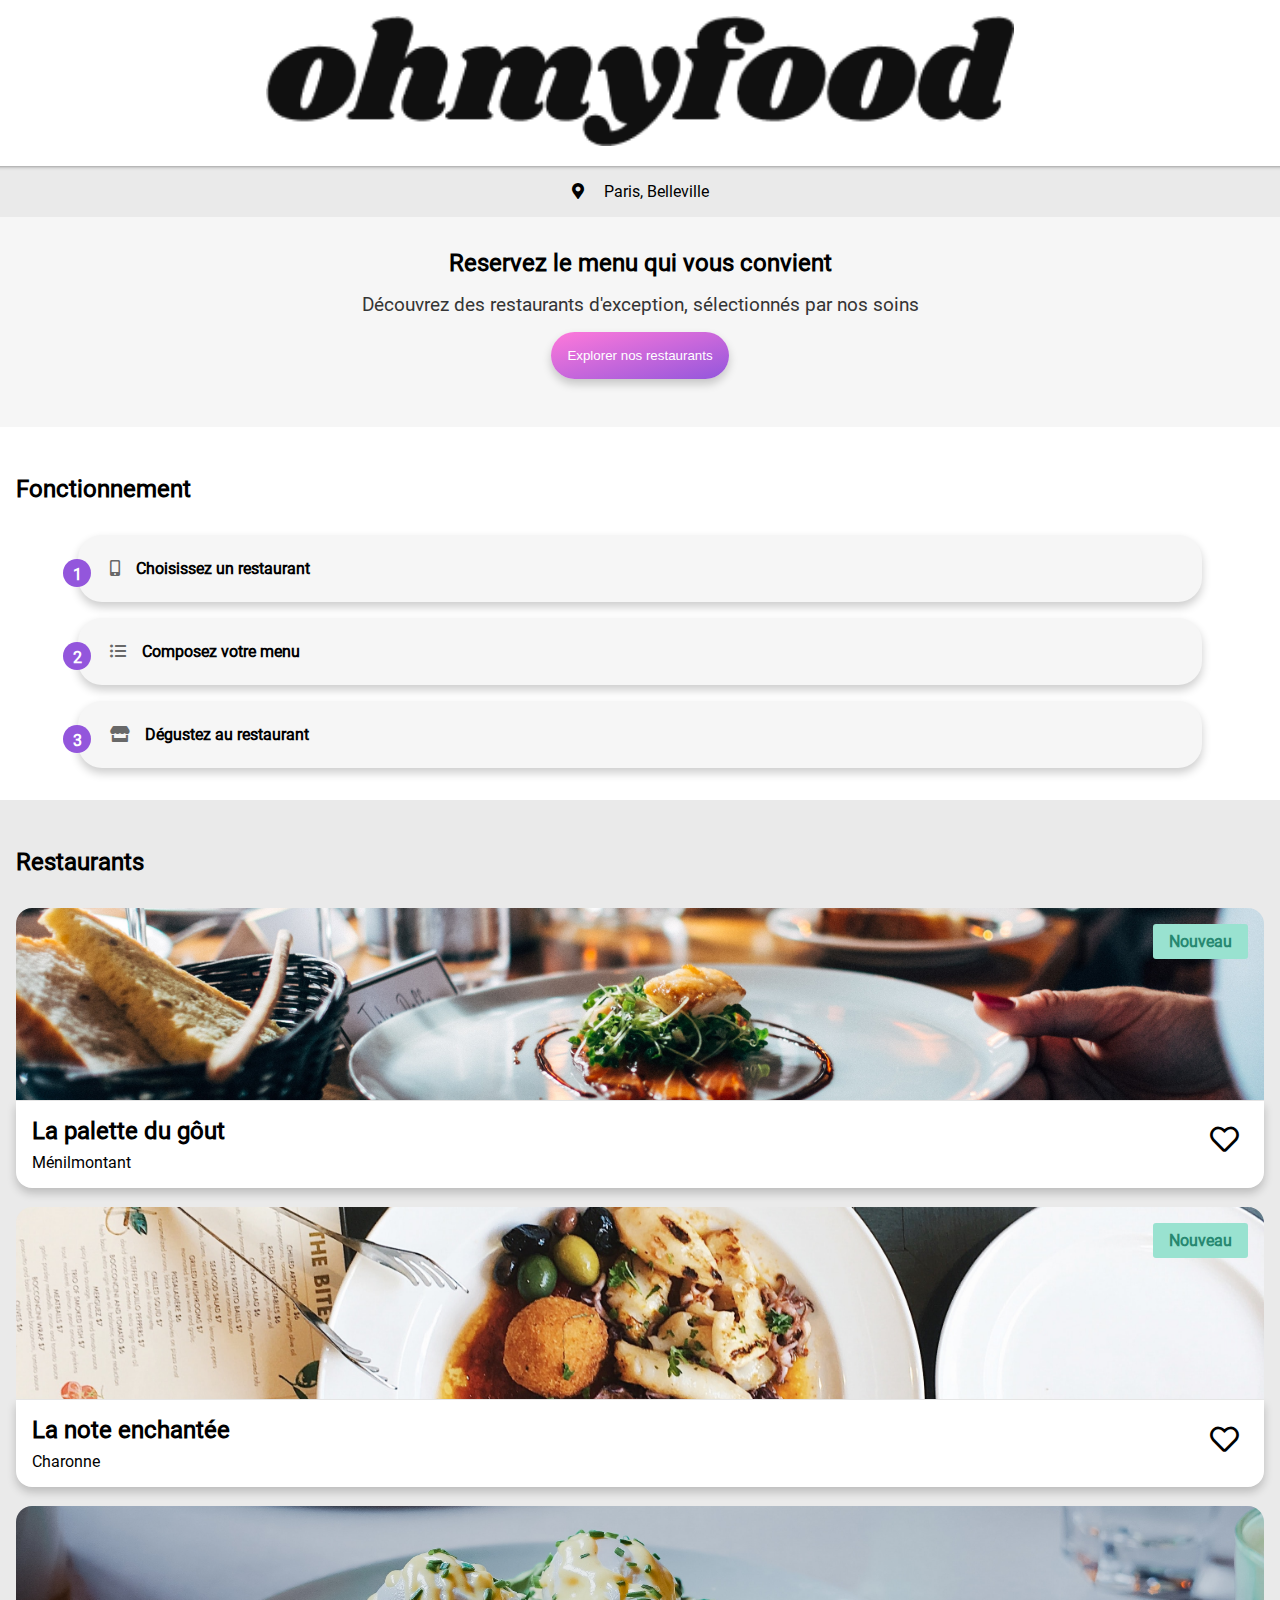
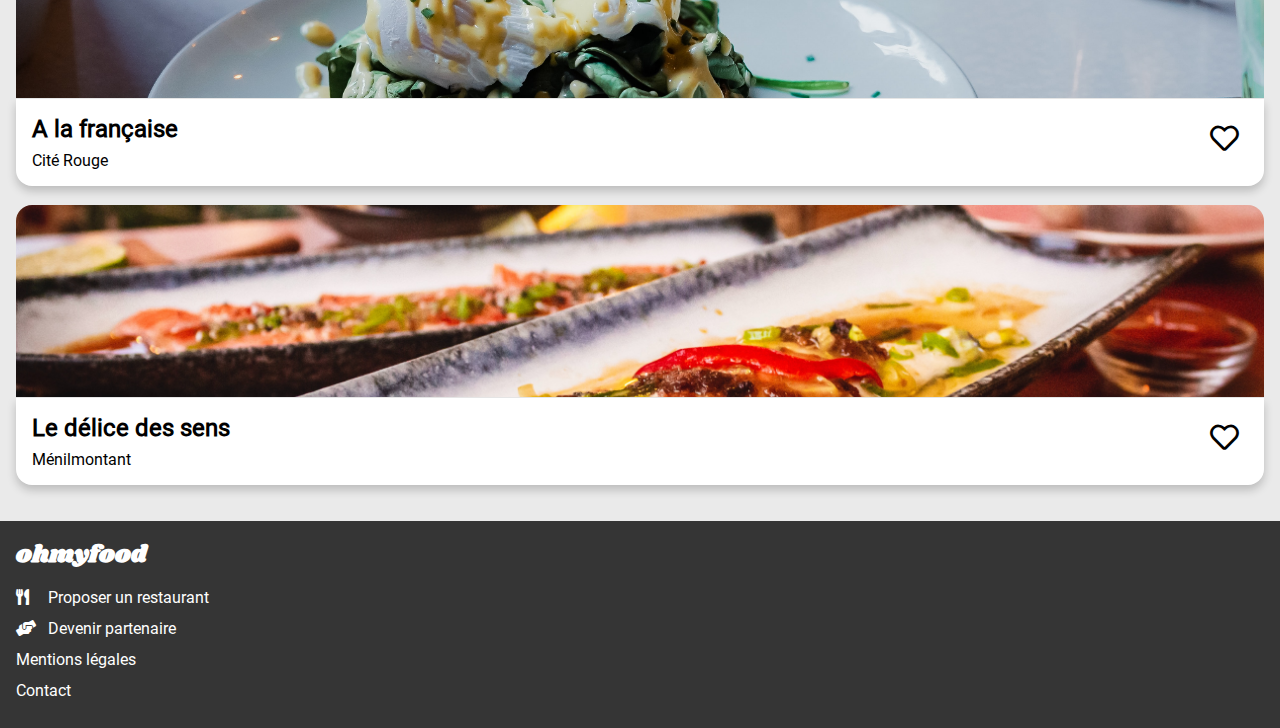
==== commit fc89908c: "add structure for heart + hover effect" ====
--- a/index.html
+++ b/index.html
@@ -44,7 +44,10 @@
                         <h2 class="title">La palette du gôut</h2>
                         <span>Ménilmontant</span>
                     </div>
-                    <i class="far fa-heart"></i>
+                    <div class="heart-container">
+                        <i class="far fa-heart"></i>
+                        <i class="fas fa-heart"></i>
+                    </div>
                 </div>
             </div>
         </a>
@@ -57,7 +60,10 @@
                         <h2 class="title">La note enchantée</h2>
                         <span>Charonne</span>
                     </div>
-                    <i class="far fa-heart"></i>
+                    <div class="heart-container">
+                        <i class="far fa-heart"></i>
+                        <i class="fas fa-heart"></i>
+                    </div>
                 </div>
             </div>
         </a>
@@ -69,7 +75,10 @@
                         <h2 class="title">A la française</h2>
                         <span>Cité Rouge</span>
                     </div>
-                    <i class="far fa-heart"></i>
+                    <div class="heart-container">
+                        <i class="far fa-heart"></i>
+                        <i class="fas fa-heart"></i>
+                    </div>
                 </div>
             </div>
         </a>
@@ -82,7 +91,10 @@
                         <h2 class="title">Le délice des sens</h2>
                         <span>Ménilmontant</span>
                     </div>
-                    <i class="far fa-heart"></i>
+                    <div class="heart-container">
+                        <i class="far fa-heart"></i>
+                        <i class="fas fa-heart"></i>
+                    </div>
                 </div>
             </div>
         </a>
--- a/style.css
+++ b/style.css
@@ -34,6 +34,39 @@
   border: 2px solid #99E2D0;
   background-color: #99E2D0;
   margin-bottom: 1rem;
+}
+
+.heart-container {
+  position: relative;
+  display: flex;
+  justify-content: center;
+  align-items: center;
+  width: 3rem;
+  height: 3rem;
+}
+.heart-container .far {
+  z-index: 10;
+  font-size: 1.8rem;
+}
+.heart-container .far:hover {
+  opacity: 0;
+  cursor: pointer;
+}
+.heart-container .far:hover ~ .fas {
+  opacity: 1;
+}
+.heart-container .fas {
+  position: absolute;
+  z-index: 1;
+  font-size: 1.8rem;
+  opacity: 0;
+  background-image: linear-gradient(to top, #FF79DA, #9356DC);
+  background-size: 100%;
+  background-repeat: repeat;
+  -webkit-background-clip: text;
+  -webkit-text-fill-color: transparent;
+  -moz-background-clip: text;
+  -moz-text-fill-color: transparent;
 }
 
 * {
@@ -187,10 +220,6 @@
   margin: inherit;
   margin-bottom: 0.5rem;
 }
-#restaurants .card .description i {
-  margin: 1rem;
-  font-size: 1.8rem;
-}
 
 .restaurant-img {
   width: 100%;
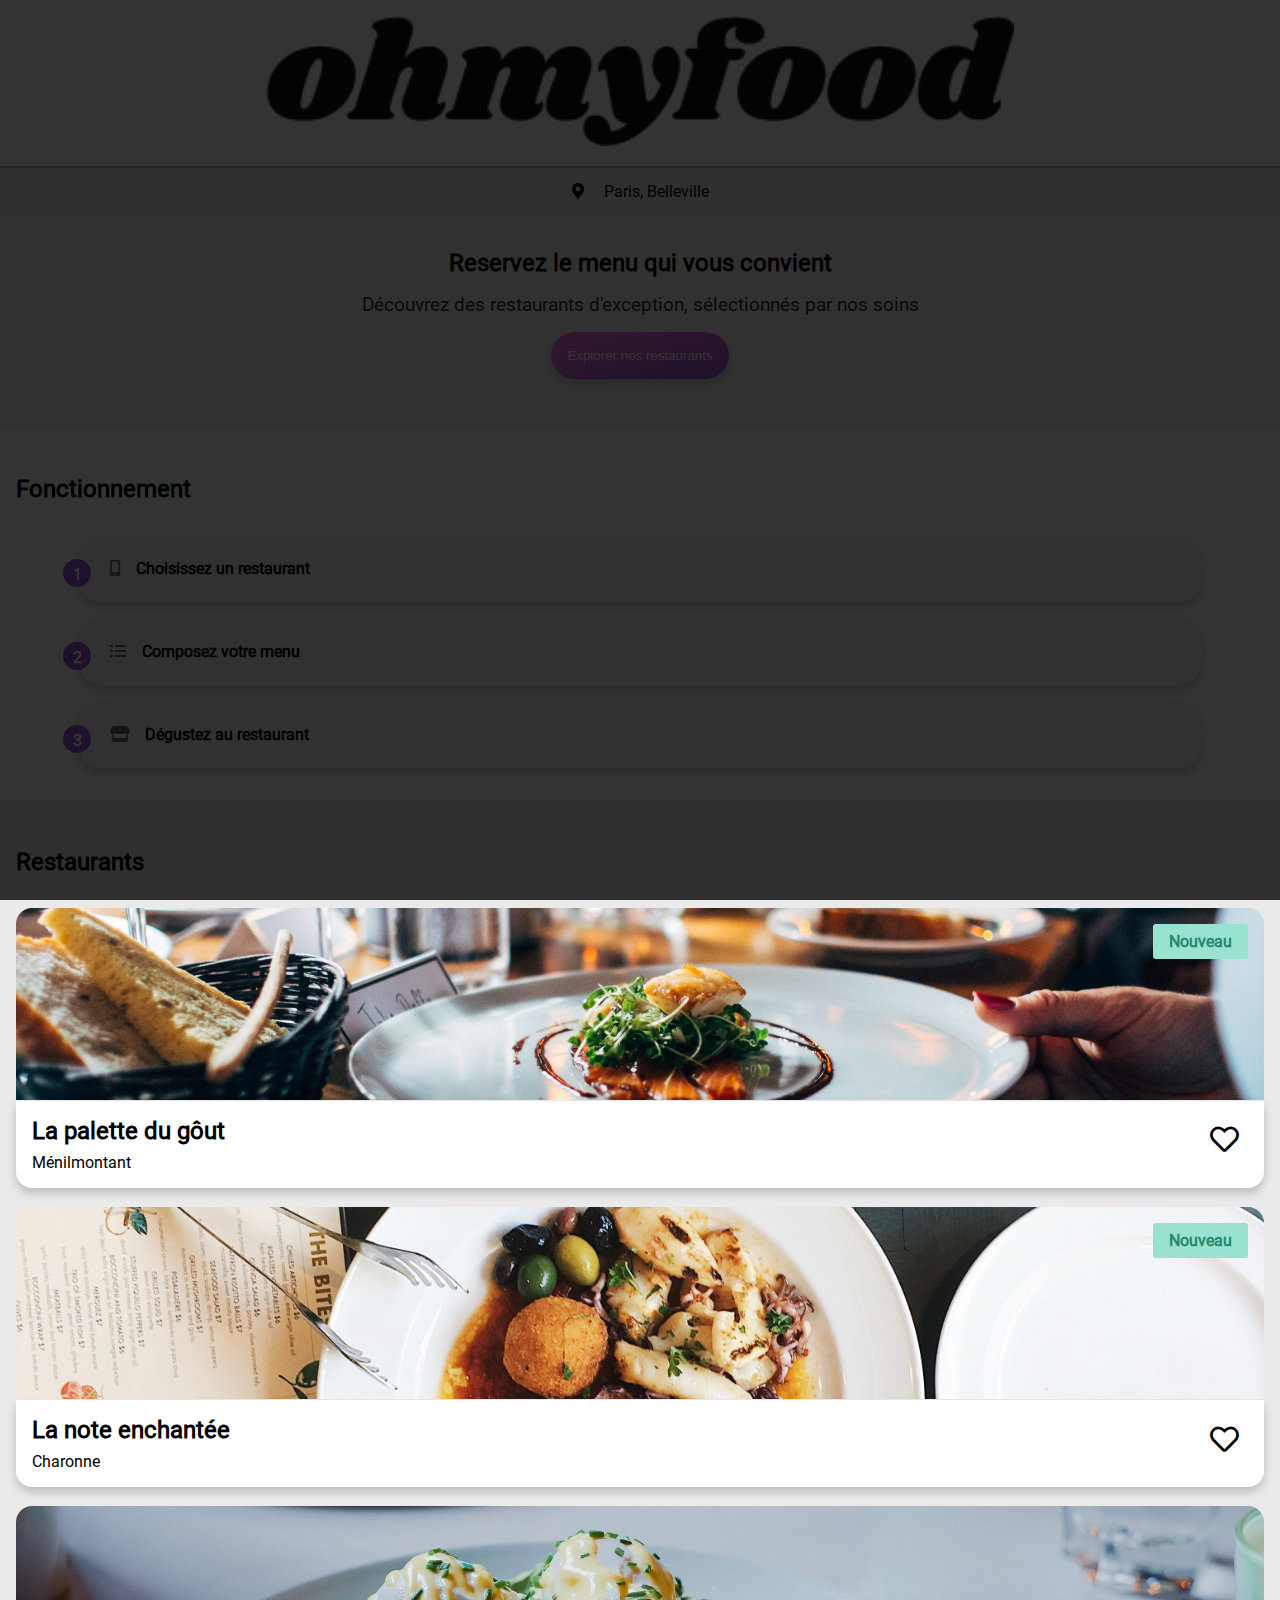
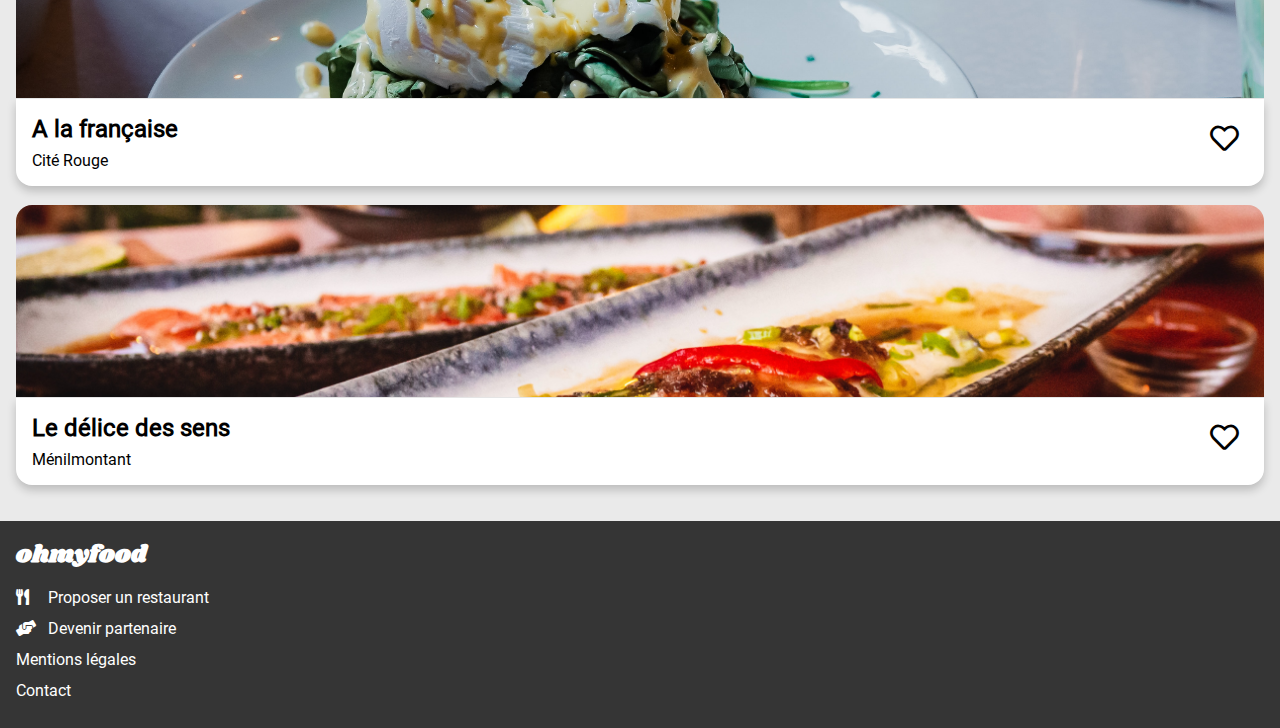
==== commit b713a3aa: "add loader on index" ====
--- a/index.html
+++ b/index.html
@@ -109,7 +109,14 @@
             <li><a href="mailto:contact@ohmyfood.com">Contact</a></li>
         </ul>
     </footer>
-
+    <div class="loader">
+        <h2>Ohmyfood</h2>
+        <ul class="bubbles-container">
+            <li class="bubble"></li>
+            <li class="bubble"></li>
+            <li class="bubble"></li>
+        </ul>
+    </div>
 </body>
 
 </html>--- a/style.css
+++ b/style.css
@@ -47,28 +47,114 @@
 .heart-container .far {
   z-index: 10;
   font-size: 1.8rem;
+  transition: opacity 800ms;
 }
 .heart-container .far:hover {
   opacity: 0;
   cursor: pointer;
 }
 .heart-container .far:hover ~ .fas {
-  opacity: 1;
+  transform: scale(1);
 }
 .heart-container .fas {
   position: absolute;
   z-index: 1;
   font-size: 1.8rem;
-  opacity: 0;
+  transform: scale(0);
+  transition: transform 500ms;
   background-image: linear-gradient(to top, #FF79DA, #9356DC);
   background-size: 100%;
   background-repeat: repeat;
+  background-clip: text;
   -webkit-background-clip: text;
   -webkit-text-fill-color: transparent;
   -moz-background-clip: text;
   -moz-text-fill-color: transparent;
 }
 
+.loader {
+  position: absolute;
+  left: 0;
+  right: 0;
+  top: 0;
+  bottom: 0;
+  z-index: 10;
+  display: flex;
+  flex-direction: column;
+  justify-content: center;
+  align-items: center;
+  background-color: rgba(0, 0, 0, 0.8);
+  animation: loader-anim 3000ms ease-in-out 2000ms;
+  animation-fill-mode: forwards;
+}
+.loader h2 {
+  font-family: Shrikhand;
+  font-size: 2rem;
+  text-align: center;
+  color: white;
+  margin-bottom: 2rem;
+  transform: scale(0);
+  animation: title-anim 1000ms ease-in-out;
+  animation-fill-mode: forwards;
+}
+.loader .bubbles-container {
+  display: flex;
+  flex-direction: row;
+  justify-content: center;
+  align-items: center;
+  width: 100%;
+  height: 5rem;
+}
+.loader .bubbles-container .bubble {
+  height: 10px;
+  width: 10px;
+  list-style-type: none;
+  margin-right: 1rem;
+  background-color: white;
+  border-radius: 50%;
+  transform: scale(0);
+  animation: bubble-anim 900ms ease-in-out 2;
+  animation-fill-mode: forwards;
+}
+.loader .bubbles-container .bubble:nth-child(1) {
+  background-color: #9356DC;
+}
+.loader .bubbles-container .bubble:nth-child(2) {
+  background-color: #FF79DA;
+  animation-delay: 250ms;
+}
+.loader .bubbles-container .bubble:nth-child(3) {
+  background-color: #99E2D0;
+  animation-delay: 500ms;
+}
+
+@keyframes title-anim {
+  0% {
+    transform: scale(0);
+  }
+  100% {
+    transform: scale(1.2);
+  }
+}
+@keyframes bubble-anim {
+  0% {
+    transform: scale(0);
+  }
+  50% {
+    margin-top: -2rem;
+  }
+  100% {
+    transform: scale(1);
+  }
+}
+@keyframes loader-anim {
+  0% {
+    opacity: 1;
+  }
+  100% {
+    opacity: 0;
+  }
+}
 * {
   margin: 0;
   padding: 0;
@@ -277,23 +363,47 @@
   height: 5rem;
   overflow: hidden;
   margin-bottom: 1rem;
+  opacity: 0;
   border-radius: 1rem;
-  background-color: #fff;
+  background-color: #ffffff;
+  animation: anim-li 2000ms;
+  animation-fill-mode: forwards;
+  transition: margin-bottom;
   box-shadow: 0 5px 10px rgba(0, 0, 0, 0.2);
 }
 .food-element:hover {
   cursor: pointer;
 }
 .food-element:hover > .check-container {
-  margin: inherit;
+  margin-right: inherit;
+}
+.food-element:hover > .check-container > .fas {
+  transform: rotate(360deg);
 }
 .food-element:hover > .food-info {
   width: 70%;
 }
 
+.food-element:nth-child(1) {
+  animation-delay: 400ms;
+}
+
+.food-element:nth-child(2) {
+  animation-delay: 800ms;
+}
+
+.food-element:nth-child(3) {
+  animation-delay: 1200ms;
+}
+
+.food-element:nth-child(4) {
+  animation-delay: 1600ms;
+}
+
 .food-info {
   width: 85%;
   padding: 1rem;
+  transition: width 1000ms;
 }
 .food-info .food-name {
   width: 100%;
@@ -323,17 +433,32 @@
   width: 15%;
   height: 100%;
   margin-right: -150%;
+  transition: margin-right 1000ms;
   display: flex;
   justify-content: center;
   align-items: center;
   background-color: #99E2D0;
   border-radius: 0 1rem 1rem 0;
 }
-.check-container i {
+.check-container .fas {
   color: white;
   font-size: 1.5rem;
-}
-
+  transition: transform 400ms ease-in-out 200ms;
+}
+
+@keyframes anim-li {
+  0% {
+    opacity: 0;
+    margin-bottom: 1.7rem;
+  }
+  50% {
+    opacity: 0.7;
+  }
+  100% {
+    opacity: 1;
+    margin-bottom: 1rem;
+  }
+}
 footer {
   background-color: #353535;
   color: white;
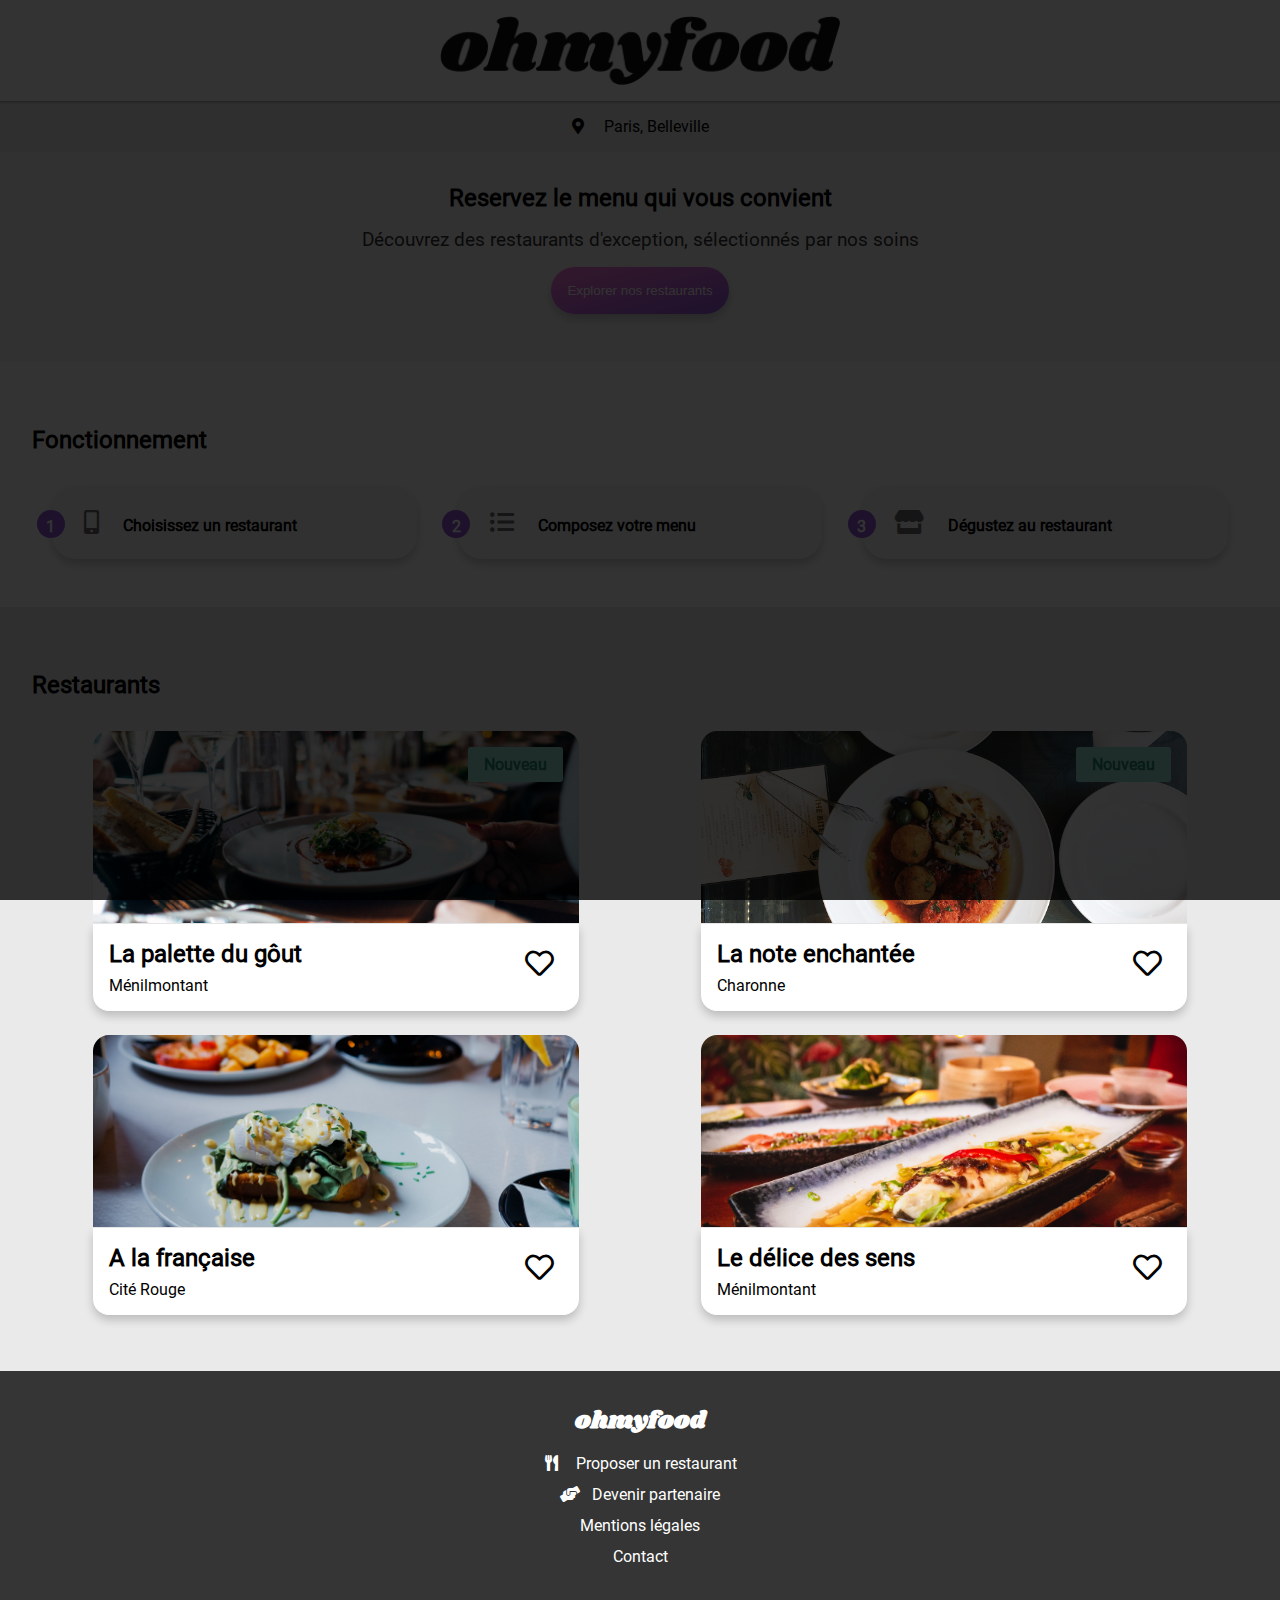
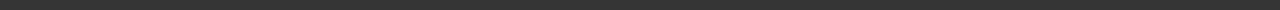
==== commit 62ef415a: "add file tablet + desktop" ====
--- a/index.html
+++ b/index.html
@@ -33,71 +33,73 @@
 
     <section id="restaurants">
         <h2 class="title">Restaurants</h2>
-        <a href="lapalettedugout.html">
-            <div class="card">
-                
-                <img src="images/restaurants/jay-wennington-N_Y88TWmGwA-unsplash.jpg" alt="la palette du gôut" />
-                <span class="new">Nouveau</span>
-            
-                <div class="description">
-                    <div class="text">
-                        <h2 class="title">La palette du gôut</h2>
-                        <span>Ménilmontant</span>
-                    </div>
-                    <div class="heart-container">
-                        <i class="far fa-heart"></i>
-                        <i class="fas fa-heart"></i>
+        <div class="cards-container">
+            <a href="lapalettedugout.html">
+                <div class="card">
+
+                    <img src="images/restaurants/jay-wennington-N_Y88TWmGwA-unsplash.jpg" alt="la palette du gôut" />
+                    <span class="new">Nouveau</span>
+
+                    <div class="description">
+                        <div class="text">
+                            <h2 class="title">La palette du gôut</h2>
+                            <span>Ménilmontant</span>
+                        </div>
+                        <div class="heart-container">
+                            <i class="far fa-heart"></i>
+                            <i class="fas fa-heart"></i>
+                        </div>
                     </div>
                 </div>
-            </div>
-        </a>
-        <a href="lanoteenchantee.html">
-            <div class="card">
-                <img src="images/restaurants/stil-u2Lp8tXIcjw-unsplash.jpg" alt="La note enchantée" />
-                <span class="new">Nouveau</span>
-                <div class="description">
-                    <div class="text">
-                        <h2 class="title">La note enchantée</h2>
-                        <span>Charonne</span>
-                    </div>
-                    <div class="heart-container">
-                        <i class="far fa-heart"></i>
-                        <i class="fas fa-heart"></i>
+            </a>
+            <a href="lanoteenchantee.html">
+                <div class="card">
+                    <img src="images/restaurants/stil-u2Lp8tXIcjw-unsplash.jpg" alt="La note enchantée" />
+                    <span class="new">Nouveau</span>
+                    <div class="description">
+                        <div class="text">
+                            <h2 class="title">La note enchantée</h2>
+                            <span>Charonne</span>
+                        </div>
+                        <div class="heart-container">
+                            <i class="far fa-heart"></i>
+                            <i class="fas fa-heart"></i>
+                        </div>
                     </div>
                 </div>
-            </div>
-        </a>
-        <a href="alafrancaise.html">
-            <div class="card">
-                <img src="images/restaurants/toa-heftiba-DQKerTsQwi0-unsplash.jpg" alt="A la française" />
-                <div class="description">
-                    <div class="text">
-                        <h2 class="title">A la française</h2>
-                        <span>Cité Rouge</span>
-                    </div>
-                    <div class="heart-container">
-                        <i class="far fa-heart"></i>
-                        <i class="fas fa-heart"></i>
+            </a>
+            <a href="alafrancaise.html">
+                <div class="card">
+                    <img src="images/restaurants/toa-heftiba-DQKerTsQwi0-unsplash.jpg" alt="A la française" />
+                    <div class="description">
+                        <div class="text">
+                            <h2 class="title">A la française</h2>
+                            <span>Cité Rouge</span>
+                        </div>
+                        <div class="heart-container">
+                            <i class="far fa-heart"></i>
+                            <i class="fas fa-heart"></i>
+                        </div>
                     </div>
                 </div>
-            </div>
-        </a>
-        <a href="ledelicedessens.html">
-            <div class="card">
-                <img src="images/restaurants/louis-hansel-shotsoflouis-qNBGVyOCY8Q-unsplash.jpg"
-                    alt="Le délice des sens" />
-                <div class="description">
-                    <div class="text">
-                        <h2 class="title">Le délice des sens</h2>
-                        <span>Ménilmontant</span>
-                    </div>
-                    <div class="heart-container">
-                        <i class="far fa-heart"></i>
-                        <i class="fas fa-heart"></i>
+            </a>
+            <a href="ledelicedessens.html">
+                <div class="card">
+                    <img src="images/restaurants/louis-hansel-shotsoflouis-qNBGVyOCY8Q-unsplash.jpg"
+                        alt="Le délice des sens" />
+                    <div class="description">
+                        <div class="text">
+                            <h2 class="title">Le délice des sens</h2>
+                            <span>Ménilmontant</span>
+                        </div>
+                        <div class="heart-container">
+                            <i class="far fa-heart"></i>
+                            <i class="fas fa-heart"></i>
+                        </div>
                     </div>
                 </div>
-            </div>
-        </a>
+            </a>
+        </div>
     </section>
 
     <footer>
--- a/style.css
+++ b/style.css
@@ -21,6 +21,7 @@
   border: none;
   color: white;
   background: linear-gradient(to bottom right, #FF79DA, #9356DC);
+  transition: all 500ms;
   box-shadow: 0 5px 10px rgba(0, 0, 0, 0.2);
 }
 button:hover {
@@ -30,8 +31,7 @@
 
 .green-line {
   width: 3.5rem;
-  height: 0;
-  border: 2px solid #99E2D0;
+  height: 0.3rem;
   background-color: #99E2D0;
   margin-bottom: 1rem;
 }
@@ -54,6 +54,7 @@
   cursor: pointer;
 }
 .heart-container .far:hover ~ .fas {
+  opacity: 1;
   transform: scale(1);
 }
 .heart-container .fas {
@@ -61,11 +62,11 @@
   z-index: 1;
   font-size: 1.8rem;
   transform: scale(0);
-  transition: transform 500ms;
+  opacity: 0;
+  transition: all 500ms;
   background-image: linear-gradient(to top, #FF79DA, #9356DC);
   background-size: 100%;
   background-repeat: repeat;
-  background-clip: text;
   -webkit-background-clip: text;
   -webkit-text-fill-color: transparent;
   -moz-background-clip: text;
@@ -151,8 +152,12 @@
   0% {
     opacity: 1;
   }
+  95% {
+    opacity: 0;
+  }
   100% {
     opacity: 0;
+    z-index: -1;
   }
 }
 * {
@@ -167,19 +172,23 @@
 
 header {
   position: relative;
-  text-align: center;
-  padding: 1rem;
+  display: flex;
+  height: fit-content;
+  padding: 1rem;
+}
+header .link-container {
+  display: flex;
+  align-items: center;
+  height: 100%;
 }
 header a {
-  position: absolute;
-  left: 2rem;
-  top: 1.7rem;
   font-size: 1.2rem;
   color: black;
   margin-right: 1rem;
 }
 header img {
   width: 60%;
+  margin: auto;
 }
 
 #location {
@@ -238,7 +247,7 @@
 #fonctionnement li i {
   color: #686868;
   margin-right: 1rem;
-  size: 1.5rem;
+  font-size: 1.5rem;
 }
 #fonctionnement li:hover {
   background-color: #f2eafb;
@@ -362,13 +371,10 @@
   width: 100%;
   height: 5rem;
   overflow: hidden;
-  margin-bottom: 1rem;
+  margin-bottom: 1.7rem;
   opacity: 0;
   border-radius: 1rem;
   background-color: #ffffff;
-  animation: anim-li 2000ms;
-  animation-fill-mode: forwards;
-  transition: margin-bottom;
   box-shadow: 0 5px 10px rgba(0, 0, 0, 0.2);
 }
 .food-element:hover {
@@ -384,20 +390,58 @@
   width: 70%;
 }
 
-.food-element:nth-child(1) {
+.entrees .food-element {
+  animation: anim-li 500ms;
+  animation-fill-mode: forwards;
+  transition: margin-bottom ease-in-out;
+}
+.entrees .food-element:nth-child(1) {
   animation-delay: 400ms;
 }
-
-.food-element:nth-child(2) {
+.entrees .food-element:nth-child(2) {
   animation-delay: 800ms;
 }
-
-.food-element:nth-child(3) {
+.entrees .food-element:nth-child(3) {
   animation-delay: 1200ms;
 }
-
-.food-element:nth-child(4) {
+.entrees .food-element:nth-child(4) {
   animation-delay: 1600ms;
+}
+
+.plats .food-element {
+  animation: anim-li 500ms;
+  animation-fill-mode: forwards;
+  transition: margin-bottom ease-in-out;
+}
+.plats .food-element:nth-child(1) {
+  animation-delay: 2000ms;
+}
+.plats .food-element:nth-child(2) {
+  animation-delay: 2400ms;
+}
+.plats .food-element:nth-child(3) {
+  animation-delay: 2800ms;
+}
+.plats .food-element:nth-child(4) {
+  animation-delay: 3200ms;
+}
+
+.desserts .food-element {
+  animation: anim-li 500ms;
+  animation-fill-mode: forwards;
+  transition: margin-bottom ease-in-out;
+}
+.desserts .food-element:nth-child(1) {
+  animation-delay: 3600ms;
+}
+.desserts .food-element:nth-child(2) {
+  animation-delay: 4000ms;
+}
+.desserts .food-element:nth-child(3) {
+  animation-delay: 4400ms;
+}
+.desserts .food-element:nth-child(4) {
+  animation-delay: 4800ms;
 }
 
 .food-info {
@@ -479,4 +523,92 @@
   margin-right: 1rem;
 }
 
+@media screen and (min-width: 426px) {
+  header .link-container {
+    padding-left: 1.5rem;
+  }
+  header i {
+    font-size: 1.5rem;
+  }
+  header img {
+    width: 50%;
+  }
+
+  footer {
+    padding: 2rem;
+    text-align: center;
+  }
+
+  #fonctionnement {
+    padding: 2rem;
+  }
+  #fonctionnement li {
+    width: 80%;
+    font-size: 1.3rem;
+  }
+  #fonctionnement li i {
+    margin-right: 1.5rem;
+  }
+
+  #restaurants {
+    padding: 2rem;
+    justify-content: center;
+  }
+  #restaurants .card {
+    width: 80%;
+    margin: auto;
+    margin-bottom: 1.5rem;
+  }
+
+  .restaurant_name, .entrees, .plats, .desserts {
+    padding-left: 2rem;
+    padding-right: 2rem;
+  }
+
+  .food-list {
+    width: 90%;
+    margin: auto;
+  }
+}
+@media screen and (min-width: 769px) {
+  header img {
+    width: 40%;
+    max-width: 400px;
+  }
+
+  #fonctionnement ol {
+    display: flex;
+    flex-direction: row;
+  }
+  #fonctionnement ol li {
+    width: 30%;
+    font-size: 1rem;
+  }
+
+  #restaurants .cards-container {
+    display: flex;
+    flex-direction: row;
+    flex-wrap: wrap;
+  }
+  #restaurants .cards-container a {
+    width: 50%;
+  }
+
+  .container {
+    display: flex;
+    flex-wrap: wrap;
+    justify-content: space-around;
+  }
+  .container .restaurant_name, .container .button-container {
+    width: 100%;
+  }
+  .container .entrees, .container .plats, .container .desserts {
+    width: 30%;
+    padding: 0;
+  }
+  .container .entrees .food-list, .container .plats .food-list, .container .desserts .food-list {
+    width: 100%;
+  }
+}
+
 /*# sourceMappingURL=style.css.map */
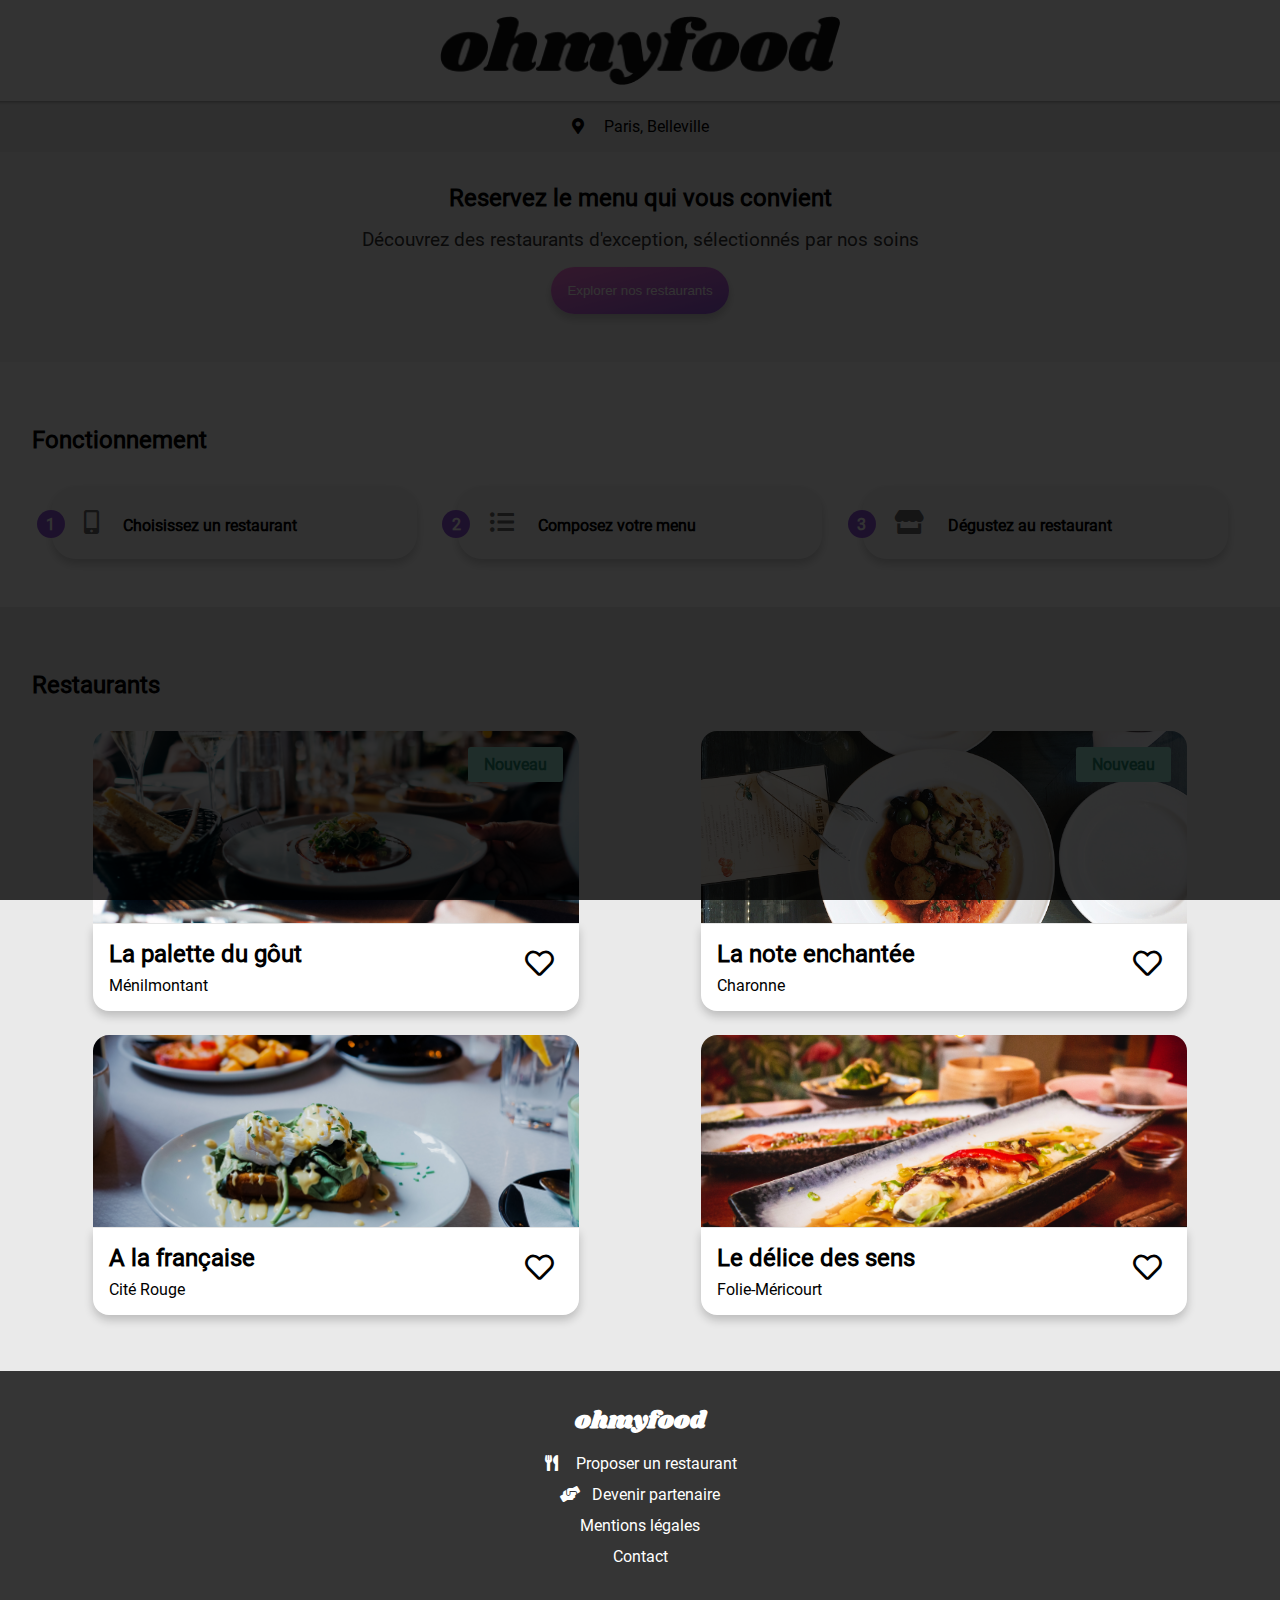
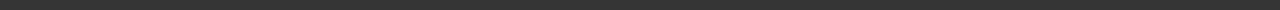
==== commit e5b1ef42: "index.html change city name  of délice des sens" ====
--- a/index.html
+++ b/index.html
@@ -90,7 +90,7 @@
                     <div class="description">
                         <div class="text">
                             <h2 class="title">Le délice des sens</h2>
-                            <span>Ménilmontant</span>
+                            <span>Folie-Méricourt</span>
                         </div>
                         <div class="heart-container">
                             <i class="far fa-heart"></i>
@@ -121,4 +121,4 @@
     </div>
 </body>
 
-</html>+</html>
--- a/style.css
+++ b/style.css
@@ -255,6 +255,11 @@
 #fonctionnement li:hover i {
   color: #9356DC;
 }
+@media screen and (max-width: 320px) {
+  #fonctionnement li {
+    font-size: 0.9rem;
+  }
+}
 #fonctionnement li:before {
   content: counter(step);
   color: white;
@@ -266,6 +271,10 @@
   text-align: center;
   position: absolute;
   left: -0.95rem;
+  display: flex;
+  justify-content: center;
+  align-items: center;
+  font-size: 1rem;
 }
 
 #restaurants {
